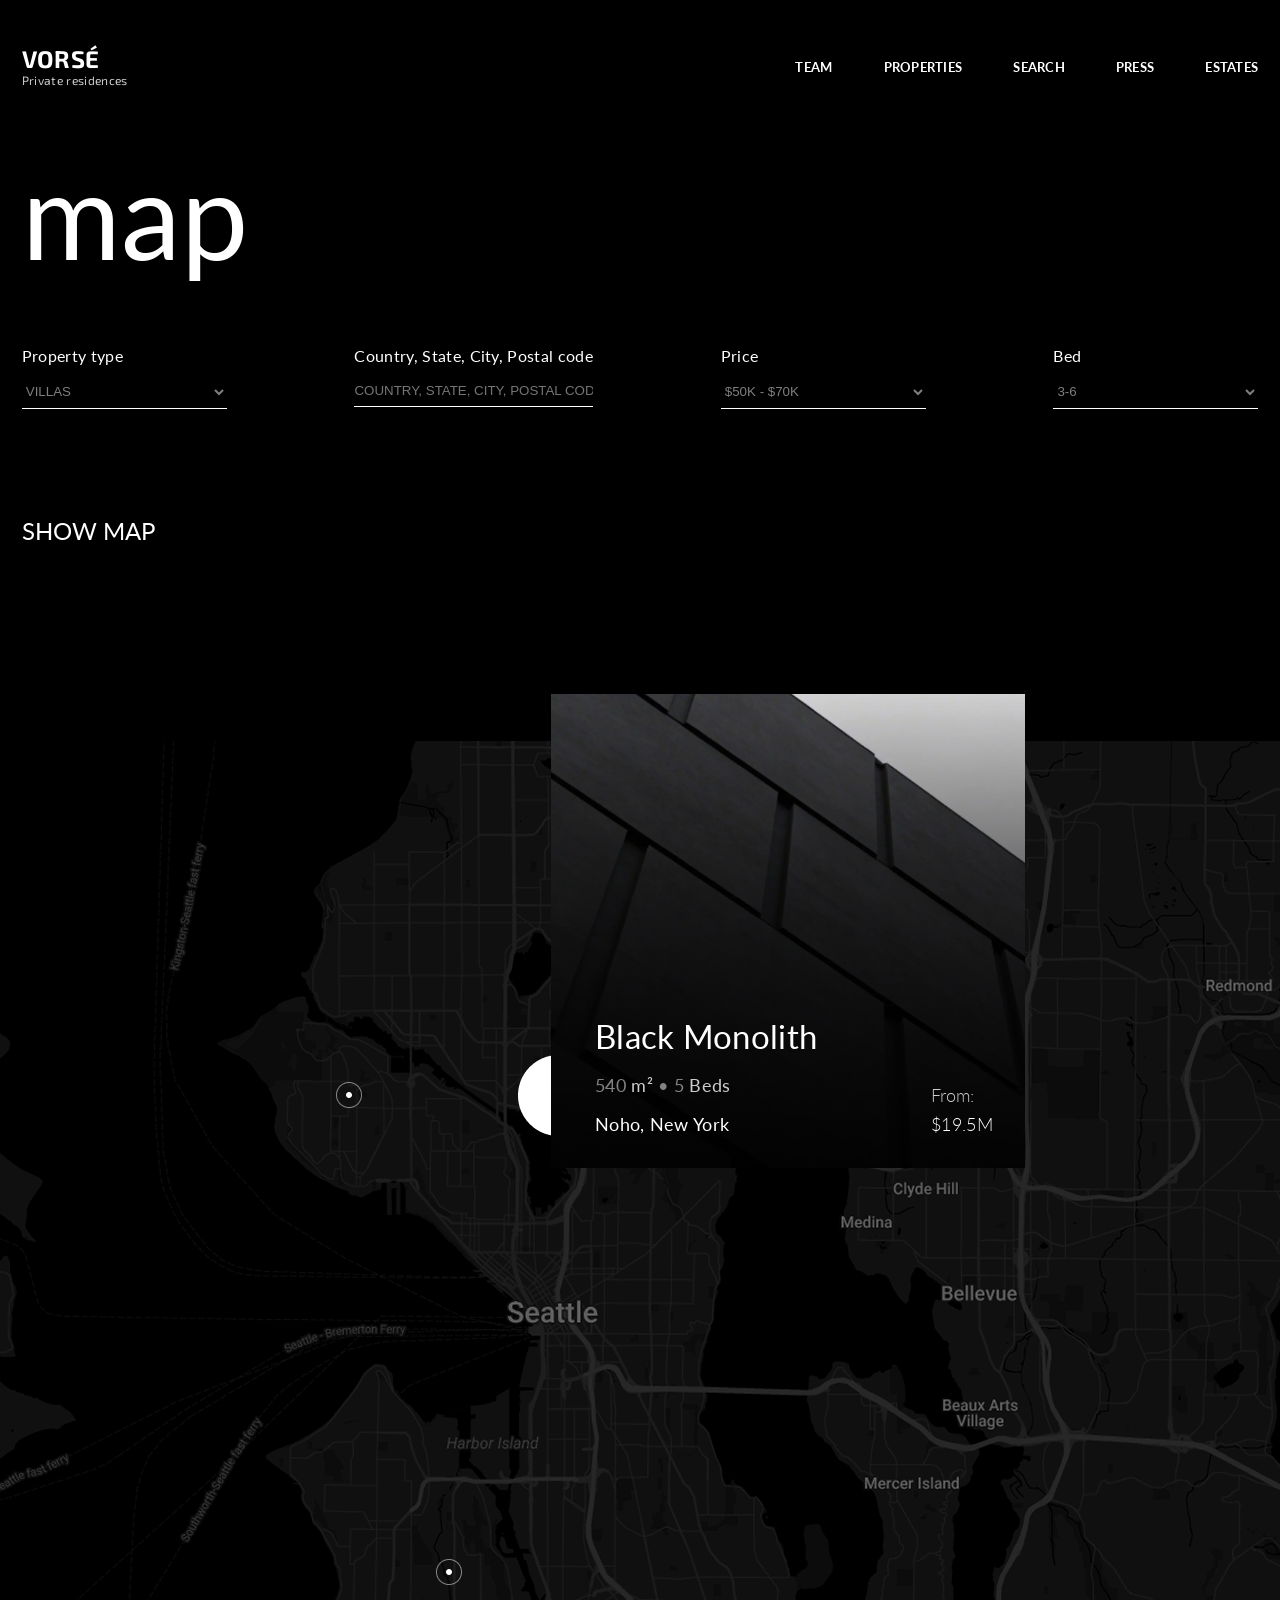
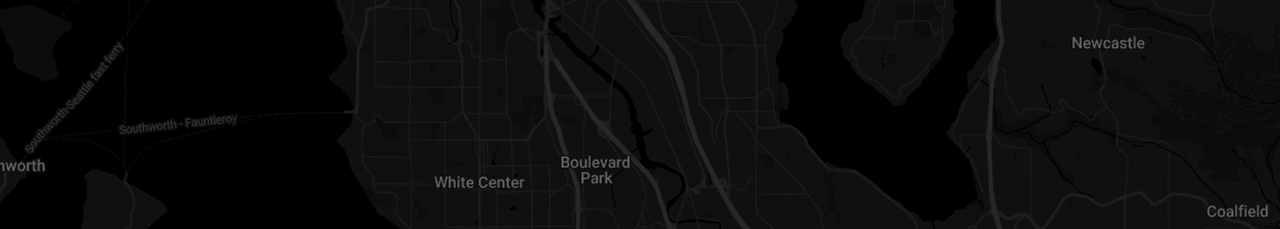
==== map.html @ 481eff27 "update" ====
<!DOCTYPE html>
<html lang="en">

<head>
    <meta charset="UTF-8">
    <meta name="viewport" content="width=device-width, initial-scale=1.0">
    <title>map</title>
    <!-- font link -->
    <link rel="preconnect" href="https://fonts.googleapis.com">
    <link rel="preconnect" href="https://fonts.gstatic.com" crossorigin>
    <link href="https://fonts.googleapis.com/css2?family=Lato:ital,wght@0,100;0,300;0,400;0,700;0,900;1,100;1,300;1,400;1,700;1,900&family=Exo+2:ital,wght@0,100..900;1,100..900&display=swap" rel="stylesheet">

    <link href="https://fonts.googleapis.com/css2?family=Exo+2:ital,wght@0,100..900;1,100..900&display=swap" rel="stylesheet">

    <!-- css link -->
    <link rel="stylesheet" href="css/reset.css">
    <link rel="stylesheet" href="css/style.css">
    <link rel="stylesheet" href="css/adaptive.css">

</head>

<body>

    <header class="header__map">
        <div class="container">
            <div class="header__content">
                <div class="header__top">
                    <a href="#" class="logo">
                        <span class="logo__main">VORSÉ</span>
                        <span class="logo__sub">Private residences</span>
                    </a>
                    <nav class="menu">


                        <ul class="menu__list">
                            <li class="menu__item "><a href="/" class="menu__link">Team</a></li>
                            <li class="menu__item"><a href="#" class="menu__link">Properties</a></li>
                            <li class="menu__item"><a href="search.html" class="menu__link">Search</a></li>
                            <li class="menu__item"><a href="#press" class="menu__link">Press</a></li>
                            <li class="menu__item"><a href="#explore" class="menu__link">estates</a></li>
                        </ul>
                    </nav>
                    <button class="burger" aria-label="Toggle menu" aria-expanded="false">
                       
                        <span class="burger__line"></span>
                        <span class="burger__line"></span>
                    </button>

                </div>
            </div>
        </div>
    </header>
    <section class="filter-map">
        <div class="container">
            <h1 class="search__title page__title">map</h1>

            <div class="filters filters__map">
                <div class="filter">
                    <label>Property type</label>
                    <select>
            <option>VILLAS</option>
            <option>APARTMENTS</option>
            <option>HOUSES</option>
        </select>
                </div>

                <div class="filter">
                    <label>Country, State, City, Postal code</label>
                    <input type="text" placeholder="COUNTRY, STATE, CITY, POSTAL CODE">
                </div>

                <div class="filter">
                    <label>Price</label>
                    <select>
            <option>$50K - $70K</option>
            <option>$70K - $100K</option>
            <option>$100K - $300K</option>
            <option>$300K+</option>
        </select>
                </div>

                <div class="filter">
                    <label>Bed</label>
                    <select>
            <option>3-6</option>
         
        </select>
                </div>
            </div>
            <button class="map-btn">SHOW MAP</button>
        </div>
    </section>

    <!-- section map -->
    <section class="map-section">
        <div class="map-section__bg">

            <div class="map-section__content">
                <div class="card-map">
                    <img src="images/residences-card-2.webp" alt="">
                    <a href="#">
                        <div class="card-map__content">

                            <h3>Black Monolith</h3>
                            <p class="card-map__meta">
                                <span class="card-map__meta-opacity-50">540</span>
                                <span class="card-map__meta-opacity-80">m²</span>
                                <span class="card-map__meta-opacity-50">• 5</span>
                                <span class="card-map__meta-opacity-80">Beds</span><br>
                                <span class="card-map__location">Noho, New York</span>
                            </p>
                            <div class="card-map__price">
                                <span class="card-map__price-opacity-80">From:</span>
                                <span>$19.5M</span>
                            </div>
                        </div>
                    </a>
                </div>
            </div>
        </div>
    </section>
---- css/style.css ----
html {
    box-sizing: border-box;
    scroll-behavior: smooth;
}

*,
*::after,
*::before {
    box-sizing: inherit;
}

ul {
    list-style: none;
}

a {
    color: inherit;
    text-decoration: none;
}

button {
    display: inline-block;
    background-color: transparent;
    border: none;
    padding: 0;
    background-color: transparent;
    font-family: inherit;
    color: inherit;
    width: 100%;
}

.input {
    font-family: inherit;
    color: inherit;
}

.input::placeholder {
    font-family: inherit;
    color: inherit;
}

body {
    background-color: #000;
    font-family: "Lato", sans-serif;
    /* font-family: "Exo 2", sans-serif; */
    font-weight: 400;
    color: #fff;
    line-height: 1.2;
    letter-spacing: 0.02em;
    overflow-x: hidden;
}

body.no-scroll {
    overflow: hidden;
}

.container {
    width: 100%;
    max-width: 1756px;
    margin: 0 auto;
    padding: 0 clamp(12px, 1.7vw, 30px);
}

.header {
    background-image: url(../images/hero-bg.jpg);
    /*заглушка в случаем если чей то браузер не поддерживает image-set */
    /* background-image: image-set( url('../images/hero-bg.avif') type('image/avif'), url('../images/hero-bg.webp') type('image/webp'), url('../images/header-bg.jpg') type('image/jpeg')); */
    background-size: cover;
    background-position: center;
    min-height: 100vh;
    margin-bottom: clamp(60px, 11vw, 193px);
}

.header__content {
    padding-bottom: clamp(24px, 4.3vw, 75px);
}

.header__top {
    padding-top: clamp(18px, 3.5vw, 61px);
    display: flex;
    justify-content: space-between;
    align-items: center;
}

.logo {
    display: flex;
    flex-direction: column;
}

.logo__main {
    font-family: "Exo 2", sans-serif;
    font-size: 24px;
    font-weight: 700;
    line-height: 1.2;
    color: #fff;
    text-transform: uppercase;
}

.logo__sub {
    font-family: "Exo 2", sans-serif;
    font-size: 12px;
    line-height: 1.1;
    color: #fff;
    opacity: 0.8;
}


/* menu */

.menu__list {
    display: flex;
    gap: clamp(28px, 4vw, 70px);
}

.menu__link {
    font-weight: 700;
    font-size: clamp(10px, 1vw, 18px);
    line-height: 1.2;
    letter-spacing: 0.02em;
    text-transform: uppercase;
    color: #fff;
    position: relative;
    transition: text-shadow 0.3s;
}


/* .menu__link:hover {
    text-shadow: 0 0 8px rgba(255, 255, 255, 0.4);
} */


/* варик подчеркивания что на макете */

.menu__link::after {
    content: "";
    position: absolute;
    left: 0;
    bottom: -7px;
    width: 100%;
    height: 1.2px;
    background-color: #fff;
    opacity: 0;
    transition: all 0.3s;
}

.menu__link:hover::after {
    opacity: 1;
}


/* header title */

.burger {
    display: none;
}


/* заголовок хиро */

.header__title {
    font-size: clamp(104px, 19vw, 349px);
    font-weight: 400;
    line-height: 0.9;
}

.header__title-1 {
    margin-left: -0.07em;
    display: block;
}

.header__title-2 {
    /* background: linear-gradient(#CACACA, #5B5B5B); */
    background: linear-gradient( to top, rgba(202, 202, 202, 0.9), rgba(91, 91, 91, 0.4));
    -webkit-background-clip: text;
    -webkit-text-fill-color: transparent;
    margin-left: clamp(10px, 20vw, 367px);
    display: block;
    margin-bottom: clamp(25px, 2.6vw, 60px);
}

.header__hero {
    /* position: relative; */
}

.header__desc {
    /* position: absolute;
    left: clamp(40px, 20.1vw, 314px);
    bottom: clamp(24px, 6.6vw, 117px); */
    margin-left: clamp(10px, 20vw, 367px);
    line-height: 1.5;
}

.header__desc-text {
    font-size: clamp(14px, 1.3vw, 24px);
}

.btn {
    line-height: 1.2;
    padding: clamp(15px, 1.8vw, 32px) clamp(20px, 3vw, 55px);
    margin-top: clamp(20px, 2.7vw, 47px);
    font-size: clamp(12px, 1vw, 24px);
    font-weight: 800;
    color: #fff;
    letter-spacing: 0.02em;
    background: transparent;
    display: inline-flex;
    align-items: center;
    justify-content: center;
    border: clamp(1px, 0.1vw, 2px) solid #fff;
    border-radius: 50px;
    transition: background-color 0.4s, color 0.4s;
    width: fit-content;
}

.btn:hover {
    background-color: #fff;
    color: #000;
    opacity: 0.8;
}


/* residences section (1) */

.section__box {
    margin-bottom: clamp(60px, 11vw, 193px);
}

.residences__header {
    display: flex;
    flex-direction: column;
    justify-content: center;
    gap: clamp(12px, 1.7vw, 30px);
}

.section__header {
    display: flex;
    flex-direction: column;
    justify-content: center;
    gap: clamp(12px, 1.7vw, 30px);
    margin-bottom: clamp(60px, 9vw, 160px);
}

.section__number {
    font-size: clamp(40px, 8vw, 150px);
    font-weight: 300;
    font-style: italic;
    line-height: 0.62;
    letter-spacing: 0.02em;
    opacity: 0.2;
    display: block;
    margin-bottom: clamp(12px, 1.5vw, 27px);
}

.section__title {
    font-size: clamp(40px, 8vw, 150px);
    font-weight: 400;
    line-height: 0.62;
    letter-spacing: 0.02em;
}


/* делаем сетку */

.residences__grid {
    display: grid;
    grid-template-columns: 1.4fr 1fr;
    gap: clamp(20px, 4vw, 85px);
    margin-top: clamp(-80px, -3.7vw, -48px);
}

.card__first {
    grid-row: span 2;
    min-height: clamp(400px, 56vw, 982px);
    margin-top: clamp(80px, 23vw, 420px);
}

.card {
    position: relative;
    overflow: hidden;
}


/* картинка занимает всю область карточки 
с сохранением пропорций */

.card img {
    width: 100%;
    height: 100%;
    line-height: 0;
}


/* позыционируем конетент относительно card и смещаем весь контент вниз */

.card__content {
    position: absolute;
    top: 0;
    right: 0;
    bottom: 0;
    left: 0;
    padding: clamp(16px, 2.5vw, 44px) clamp(16px, 3.4vw, 60px);
    display: flex;
    flex-direction: column;
    justify-content: flex-end;
    background: linear-gradient( to top, rgba(0, 0, 0, 0.7), rgba(0, 0, 0, 0.1));
}


/* а теперь лейбл возвращаем наверх */

.card__label {
    font-size: clamp(10px, 1.5vw, 27px);
    letter-spacing: 1em;
    text-transform: uppercase;
    opacity: 0.7;
    margin-bottom: auto;
    color: #000;
}

.card h3 {
    font-size: clamp(20px, 2.6vw, 46px);
    margin-bottom: clamp(10px, 1.4vw, 19px);
    font-weight: 400;
}

.card__meta {
    font-size: clamp(14px, 1.6vw, 18px);
}

.card__meta-opacity-50 {
    opacity: 0.5;
}

.card__meta-opacity-80 {
    opacity: 0.8;
}

.card__location {
    font-weight: 400;
    display: inline-block;
    margin-top: clamp(10px, 1.4vw, 19px);
}

.card__price {
    display: flex;
    flex-direction: column;
    gap: 8px;
    position: absolute;
    right: clamp(18px, 2.5vw, 44px);
    font-size: clamp(13px, 1.4vw, 18px);
    font-weight: 300;
}

.card__price-opacity-80 {
    font-size: 18px;
    opacity: 0.8;
}


/* ховер для карточки, только для устройств поддерживающих hover */

@media (hover: hover) and (pointer: fine) {
    .card img {
        transition: transform 0.9s ease;
    }
    .card:hover img {
        transform: scale(1.05);
    }
}

.card__content {
    transition: background 0.4s ease;
}

.card:hover .card__content {
    background: linear-gradient( to top, rgba(0, 0, 0, 0.85), rgba(0, 0, 0, 0.2));
}


/* Explore section (2)*/

.prop-list {
    position: relative;
    /* z-index: 2; */
}

.prop-item {
    display: flex;
    align-items: center;
    gap: clamp(50px, 17vw, 240px);
    padding: clamp(40px, 5vw, 120px) 0 clamp(24px, 2.5vw, 70px);
    border-bottom: 1px solid rgba(255, 255, 255, 0.1);
    cursor: pointer;
    transition: opacity 0.3s ease, filter 0.3s ease;
}

.prop-item:first-child {
    border-top: 1px solid rgba(255, 255, 255, 0.08);
}

.prop-num {
    font-size: clamp(15px, 1.2vw, 24px);
    color: rgba(255, 255, 255, 0.25);
    font-weight: 400;
}

.prop-text {
    font-size: clamp(30px, 5.9vw, 104px);
    font-weight: 400;
    color: #404040;
    flex: 1;
    transition: transform 0.4s ease, color 0.3s ease;
}

.see-more {
    display: flex;
    align-items: center;
    gap: clamp(12px, 1.2vw, 22px);
    opacity: 0;
    transform: translateX(-10px);
    transition: opacity 0.3s ease, transform 0.3s ease;
    flex-shrink: 0;
}

.see-more span {
    font-size: clamp(15px, 1.4vw, 24px);
    font-weight: 400;
    color: #fff;
    text-transform: uppercase;
}

.see-more svg {
    width: clamp(60px, 8.4vw, 149px);
    height: clamp(15px, 1.4vw, 24px);
    stroke: #fff;
}

.prop-list--hovered .prop-item {
    opacity: 0.4;
}

.prop-list--hovered .prop-item--hovered {
    opacity: 1;
    border-bottom-color: rgba(255, 255, 255, 0.5);
}

.prop-item--hovered .prop-text {
    color: #fff;
    transform: scale(1.08);
}

.prop-item--hovered .see-more {
    opacity: 1;
    transform: translateX(0);
}


/* для устройств поддерживающих hover */

.prop-preview {
    position: fixed;
    top: 0;
    left: 0;
    pointer-events: none;
    z-index: 100;
    opacity: 0;
    transition: opacity 0.25s ease;
    will-change: transform;
}


/* адаптация для тач устройств */

@media (hover: none) and (pointer: coarse) {
    .prop-preview {
        left: 50%;
        top: 50%;
        transform: translate(-50%, -50%);
    }
}

.prop-preview__inner {
    width: clamp(120px, 16vw, 288px);
    height: clamp(300px, 38vw, 676px);
}

.prop-preview__inner img {
    width: 100%;
    height: 100%;
    object-fit: cover;
    /* display: block; */
}


/* section story (3)*/

.story__video {
    background: url(../images/story-bg.jpg);
    background-size: cover;
    background-position: center;
    background-repeat: no-repeat;
    width: 100%;
    height: clamp(350px, 45vw, 804px);
    margin-bottom: clamp(40px, 7vw, 125px);
}

.story__inner {
    display: flex;
    justify-content: flex-end;
}

.story__desc {
    max-width: clamp(150px, 17.5vw, 310px);
    display: inline-block;
}


/* section press (4) */


/* line */

.line {
    border-top: 2px solid #D9D9D9;
    border-bottom: 2px solid #D9D9D9;
    overflow: hidden;
    padding: clamp(40px, 6.2vw, 110px) 0 clamp(40px, 6.2vw, 110px);
}

.line__item {
    margin-right: clamp(40px, 5.3vw, 94px);
}

.line__item svg {
    height: clamp(25px, 3vw, 54px);
    /* единый размер для всех */
    width: auto;
    display: block;
}

.line__dot {
    margin-right: clamp(40px, 5.3vw, 94px);
}

.line__track {
    display: flex;
    width: max-content;
    animation: line-scroll 35s linear infinite;
    will-change: transform;
}

.line__group {
    display: flex;
    align-items: center;
}

.line__dot {
    width: clamp(8px, 0.7vw, 15px);
    height: clamp(8px, 0.7vw, 15px);
    border-radius: 50%;
    background: #fff;
}

@keyframes line-scroll {
    0% {
        transform: translateX(0);
    }
    100% {
        transform: translateX(-50%);
    }
}


/* cards */

.cards {
    overflow: hidden;
    border-bottom: 2px solid #fff;
}

.cards__scroll {
    display: flex;
    width: max-content;
}

.card__scroll {
    width: 50vw;
    border-right: 2px solid #fff;
    padding: clamp(35px, 4.7vw, 84px) clamp(30px, 4.4vw, 79px) clamp(35px, 4.7vw, 84px);
    height: clamp(300px, 45vw, 965px);
    display: flex;
    flex-direction: column;
    justify-content: space-between;
    transition: background 0.3s ease;
}

.card__scroll:first-child {
    /* border-right: none; */
}

.card:hover {
    background: rgba(255, 255, 255, 0.03);
}

.card__source {
    font-size: 16px;
    color: #fff;
    opacity: 0.25;
    letter-spacing: 0.2em;
    text-transform: uppercase;
}

.card__body {
    display: flex;
    flex-direction: column;
    justify-content: flex-end;
}

.card__title {
    font-size: clamp(45px, 5.9vw, 104px);
    font-weight: 400;
    color: #fff;
    margin-bottom: clamp(25px, 2.8vw, 50px);
}

.card__desc {
    font-size: clamp(14px, 1.3vw, 24px);
    font-weight: 600;
    color: #fff;
    opacity: 0.5;
}

.card__date {
    font-size: 16px;
    color: #fff;
    opacity: 0.5;
    letter-spacing: 0.05em;
}


/* contact */

.contact {
    width: 100%;
    background: #E8E8E8;
    padding: clamp(40px, 4vw, 73px) 15px clamp(120px, 13.7vw, 241px);
    position: relative;
    overflow: hidden;
}

.contact__title {
    font-size: clamp(64px, 9vw, 130px);
    font-weight: 400;
    letter-spacing: -0.03em;
    line-height: 0.9;
    color: #000;
    margin-bottom: 64px;
}

.contact__number {
    color: #000;
    font-size: clamp(40px, 8vw, 150px);
    font-weight: 300;
    font-style: italic;
    line-height: 0.62;
    letter-spacing: 0.02em;
    opacity: 0.25;
    display: block;
    margin-bottom: clamp(12px, 1.5vw, 27px);
}


/* черные края */

.contact::before,
.contact::after {
    content: "";
    position: absolute;
    top: 0;
    bottom: 0;
    width: 1vw;
    background: #000;
    z-index: 0;
}

.contact::before {
    left: 0;
}

.contact::after {
    right: 0;
}

.contact__inner {
    padding-right: 15px;
    display: grid;
    grid-template-columns: 1fr 1fr clamp(40px, 5vw, 90px);
    gap: clamp(40px, 15vw, 280px);
    align-items: start;
}


/* left */

.contact__left {
    display: flex;
    flex-direction: column;
    gap: clamp(40px, 5.6vw, 100px);
    padding-top: 4px;
}

.contact__info-block {
    display: flex;
    flex-direction: column;
    gap: clamp(3px, 0.4vw, 7px);
}

.contact__info-label {
    font-size: 16px;
    font-weight: 400;
    color: #000;
    letter-spacing: 0.04em;
}

.contact__info-value {
    font-size: 16px;
    color: #000;
}

.contact__info-value-addess {
    font-size: 16px;
    color: #000;
    text-transform: uppercase;
    font-style: normal;
}

.contact__socials {
    display: flex;
    flex-direction: column;
    gap: clamp(20px, 3.3vw, 58px);
    margin-top: clamp(7px, 0.9vw, 16px);
}

.contact__social {
    position: relative;
    display: inline-block;
    font-size: clamp(22px, 2.6vw, 46px);
    font-weight: 400;
    color: #000;
    opacity: 0.7;
    width: fit-content;
    transition: all 0.3s ease;
}

.contact__social::after {
    content: "";
    position: absolute;
    left: 0;
    bottom: -3px;
    opacity: 0;
    width: 100%;
    height: 2px;
    background: #000;
}

.contact__social:hover {
    opacity: 1;
}

.contact__social:hover::after {
    opacity: 1;
}


/* form */

.contact__form-wrap {
    padding-top: 4px;
}

.contact__form {
    display: flex;
    flex-direction: column;
    /* gap: clamp(30px, 3.8vw, 68px); */
}

.form-row {
    display: grid;
    grid-template-columns: 1fr 1fr;
    gap: clamp(30px, 4.4vw, 78px);
    margin-bottom: clamp(25px, 3.7vw, 66px);
}

.form-row--full {
    grid-template-columns: 1fr;
    margin-bottom: clamp(30px, 4.5vw, 80px);
}

.form-field {
    display: flex;
    flex-direction: column;
    gap: clamp(7px, 0.7vw, 14px);
}

.form-label {
    font-size: 16px;
    font-weight: 400;
    color: #000;
}

.form-input {
    background: transparent;
    border: none;
    border-bottom: 2px solid #000;
    padding: clamp(3px, 0.4vw, 6px) 0;
    font-size: 16px;
    font-weight: 400;
    color: #000;
    font-family: inherit;
    text-transform: uppercase;
    outline: none;
    transition: border-color 0.2s ease;
    width: 100%;
}

.form-input::placeholder {
    color: #000;
    opacity: 0.5;
}

.form-textarea {
    resize: none;
    height: clamp(50px, 6.2vw, 110px);
}


/* чекбокс */

.form-checkbox {
    display: flex;
    align-items: flex-start;
    gap: 16px;
    cursor: pointer;
    /* авы */
    margin-top: -20px;
}

.form-checkbox__input {
    display: none;
}


/* Внешний квадрат */

.form-checkbox__box {
    width: 22px;
    height: 22px;
    border: 2px solid #000;
    position: relative;
    flex-shrink: 0;
}

.form-checkbox__box::after {
    content: "";
    position: absolute;
    inset: 2px;
    /* одинаково со всех сторон */
    background: #000;
}

.form-checkbox__input:not(:checked)+.form-checkbox__box::after {
    opacity: 0;
}

.form-checkbox__input:checked+.form-checkbox__box::after {
    opacity: 1;
}

.form-checkbox__text {
    font-size: 16px;
    color: #000;
}

.link {
    position: relative;
}

.link::after {
    content: "";
    position: absolute;
    left: 0;
    bottom: clamp(-2px, -0.11vw, -4px);
    width: 100%;
    height: 1px;
    background: currentColor;
}

.form-submit {
    display: inline-flex;
    align-items: center;
    justify-content: center;
    /* padding: 33px 58px; */
    padding: clamp(15px, 1.9vw, 33px) clamp(29px, 3.3vw, 58px);
    border: clamp(1px, 0.1vw, 2px) solid #000;
    border-radius: 50px;
    background: transparent;
    font-size: clamp(12px, 1.36vw, 24px);
    font-weight: 800;
    color: #000;
    font-family: inherit;
    cursor: pointer;
    letter-spacing: 0.02em;
    transition: background 0.4s, color 0.4s;
    width: fit-content;
}

.form-submit:hover {
    background: #000;
    color: #e8e6e1;
}


/* copy */

.contact__copy span {
    font-size: clamp(48px, 5.9vw, 104px);
    font-weight: 400;
    color: #000;
    writing-mode: vertical-rl;
    /* transform: rotate(180deg); */
    white-space: nowrap;
}


/* footer */

.footer {
    padding-bottom: clamp(80px, 10.5vw, 186px);
}

.footer__inner {
    display: grid;
    grid-template-columns: 1fr 1fr;
    gap: clamp(10px, 1.1vw, 20px);
}

.footer__menu-list {
    display: flex;
    flex-direction: column;
    gap: clamp(10px, 1.1vw, 20px);
}

.footer__link {
    font-size: 16px;
    color: #fff;
    opacity: 0.7;
    position: relative;
    transition: opacity 0.3s ease;
}

.footer__link::after {
    content: "";
    position: absolute;
    left: 0;
    bottom: -5px;
    background-color: #fff;
    height: 1px;
    width: 100%;
    opacity: 0.7;
}

.footer__link:hover {
    opacity: 1;
}


/* <!-- для логики на секцию explore для мобильных  (bottom sheet) --> */

.bottom-sheet {
    position: fixed;
    inset: 0;
    pointer-events: none;
    z-index: 999;
}

.bottom-sheet__overlay {
    position: absolute;
    inset: 0;
    background: rgba(0, 0, 0, 0.6);
    opacity: 0;
    transition: 0.3s ease;
}

.bottom-sheet__content {
    position: absolute;
    left: 0;
    right: 0;
    bottom: 0;
    background: #111;
    border-radius: 24px 24px 0 0;
    transform: translateY(100%);
    transition: transform 0.35s ease;
    padding: 16px;
}

.bottom-sheet__handle {
    width: 40px;
    height: 4px;
    background: #444;
    border-radius: 999px;
    margin: 0 auto 12px;
}

.bottom-sheet__image {
    width: 100%;
    height: 320px;
    overflow: hidden;
}

.bottom-sheet__image img {
    width: 100%;
    height: 100%;
    object-fit: cover;
}

.bottom-sheet.open {
    pointer-events: auto;
}

.bottom-sheet.open .bottom-sheet__overlay {
    opacity: 1;
}

.bottom-sheet.open .bottom-sheet__content {
    transform: translateY(0);
}


/* для планшетов (fixed preview right) */

@media (min-width: 768px) and (max-width: 1024px) {
    .prop-preview {
        position: fixed;
        right: 20px;
        top: 50%;
        transform: translateY(-50%);
        opacity: 0;
        pointer-events: none;
        transition: opacity 0.3s ease;
    }
    .prop-preview__inner {
        width: 260px;
        height: 420px;
    }
    .prop-list--hovered+.prop-preview {
        opacity: 1;
    }
}


/* Страница search */


/* фильтры */

.filters {
    display: flex;
    justify-content: space-between;
    gap: 75px;
    flex-wrap: wrap;
    margin-bottom: 87px;
}

option {
    background-color: #111;
    color: #fff;
}

.filter {
    display: flex;
    flex-direction: column;
    min-width: clamp(200px, 16vw, 290px);
}

.filter label {
    font-size: 16px;
    color: #fff;
    margin-bottom: 10px;
}

.filter input,
.filter select {
    background: transparent;
    border: none;
    border-bottom: 1px solid #fff;
    /* font-size: 16px; */
    color: #7F7F7F;
    padding: 8px 0px;
}

.map-btn {
    background: none;
    border: none;
    color: #fff;
    margin-top: 20px;
    cursor: pointer;
    width: auto;
    font-size: 24px;
    text-transform: uppercase;
    margin-bottom: 60px;
}

.card img {
    width: 100%;
    display: block;
}

.page__title {
    color: #fff;
    font-size: 120px;
    font-weight: 400;
    margin-bottom: 60px;
}


/* карточки на странице search */

.card-search {
    position: relative;
    overflow: hidden;
}


/* картинка занимает всю область карточки 
с сохранением пропорций */

.card-search img {
    width: 100%;
    height: 100%;
    object-fit: cover;
}


/* позыционируем конетент относительно card и смещаем весь контент вниз */

.card-search__content {
    position: absolute;
    top: 0;
    right: 0;
    bottom: 0;
    left: 0;
    padding: clamp(16px, 2.5vw, 44px) clamp(16px, 3.4vw, 60px);
    display: flex;
    flex-direction: column;
    justify-content: flex-end;
    background: linear-gradient( to top, rgba(0, 0, 0, 0.7), rgba(0, 0, 0, 0.1));
}

.card-search h3 {
    font-size: clamp(20px, 2.6vw, 46px);
    margin-bottom: clamp(10px, 1.4vw, 19px);
    font-weight: 400;
}

.card-search__meta {
    font-size: clamp(14px, 1.6vw, 18px);
}

.card-search__meta-opacity-50 {
    opacity: 0.5;
}

.card-search__meta-opacity-80 {
    opacity: 0.8;
}

.card-search__location {
    font-weight: 400;
    display: inline-block;
    margin-top: clamp(10px, 1.4vw, 19px);
}

.card__price-search {
    display: flex;
    flex-direction: column;
    gap: 8px;
    position: absolute;
    right: clamp(18px, 2.5vw, 44px);
    top: clamp(18px, 2.5vw, 44px);
    /* font-size: clamp(13px, 1.4vw, 18px); */
    font-weight: 300;
}

.card-search__price-opacity-80 {
    opacity: 0.8;
}


/* ховер для карточки, только для устройств поддерживающих hover */

@media (hover: hover) and (pointer: fine) {
    .card-search img {
        transition: transform 0.9s ease;
    }
    .card-search:hover img {
        transform: scale(1.05);
    }
}

.card-search__content {
    transition: background 0.4s ease;
}

.card-search:hover .card-search__content {
    background: linear-gradient( to top, rgba(0, 0, 0, 0.85), rgba(0, 0, 0, 0.2));
}

.properties__inner {
    display: grid;
    grid-template-columns: 0.8fr 1.2fr;
    gap: clamp(40px, 7vw, 128px);
    margin-bottom: clamp(100px, 16vw, 290px);
}

.properties__inner-two {
    display: grid;
    grid-template-columns: 1.2fr 0.8fr;
    gap: clamp(40px, 7vw, 128px);
    margin-bottom: clamp(100px, 16vw, 290px);
}

.properties__inner-three {
    display: grid;
    grid-template-columns: 0.8fr 1.2fr;
    gap: clamp(40px, 7vw, 128px);
    margin-bottom: clamp(100px, 25vw, 380px);
}

.card-search--1 {
    transform: translateY(100px);
}

.card-search--3 {
    transform: translateY(100px);
}

.card-search--5 {
    transform: translateY(100px);
}


/* page map */

.filter-map {
    margin-bottom: 136px;
}

.map-section {
    position: relative;
}

.map-section__bg {
    background: url('../images/map.png') center / cover no-repeat;
    width: 100%;
    height: 1088px;
}

.map-section__content {
    position: absolute;
    right: 255px;
    top: -47px;
}

.card-map {
    position: relative;
    overflow: hidden;
    width: clamp(300px, 37vw, 655px);
    height: clamp(300px, 37vw, 655px);
}


/* картинка занимает всю область карточки 
с сохранением пропорций */

.card-map img {
    width: 100%;
    height: 100%;
    line-height: 0;
}


/* позыционируем конетент относительно card и смещаем весь контент вниз */

.card-map__content {
    position: absolute;
    top: 0;
    right: 0;
    bottom: 0;
    left: 0;
    padding: clamp(16px, 2.5vw, 44px) clamp(16px, 3.4vw, 60px);
    display: flex;
    flex-direction: column;
    justify-content: flex-end;
    background: linear-gradient( to top, rgba(0, 0, 0, 0.7), rgba(0, 0, 0, 0.1));
}


/* а теперь лейбл возвращаем наверх */

.card-map__label {
    font-size: clamp(10px, 1.5vw, 27px);
    letter-spacing: 1em;
    text-transform: uppercase;
    opacity: 0.7;
    margin-bottom: auto;
    color: #000;
}

.card-map h3 {
    font-size: clamp(20px, 2.6vw, 46px);
    margin-bottom: clamp(10px, 1.4vw, 19px);
    font-weight: 400;
}

.card-map__meta {
    font-size: clamp(14px, 1.6vw, 18px);
}

.card-map__meta-opacity-50 {
    opacity: 0.5;
}

.card-map__meta-opacity-80 {
    opacity: 0.8;
}

.card-map__location {
    font-weight: 400;
    display: inline-block;
    margin-top: clamp(10px, 1.4vw, 19px);
}

.card-map__price {
    display: flex;
    flex-direction: column;
    gap: 8px;
    position: absolute;
    right: clamp(18px, 2.5vw, 44px);
    font-size: clamp(13px, 1.4vw, 18px);
    font-weight: 300;
}

.card-map__price-opacity-80 {
    font-size: 18px;
    opacity: 0.8;
}
---- css/adaptive.css ----
/* 
@media (max-width: 1024px) {} */

@media (max-width: 1024px) {
    .header__content {
        padding-bottom: 224px;
    }
    /* бургер-меню */
    .burger {
        display: flex;
        flex-direction: column;
        justify-content: center;
        cursor: pointer;
        z-index: 1001;
    }
    .menu {
        position: fixed;
        top: 0;
        right: -100%;
        width: 70%;
        height: 100vh;
        background: #000;
        display: flex;
        align-items: center;
        justify-content: center;
        z-index: 1000;
        transition: right 0.4s ease;
    }
    .menu.is-open {
        right: 0;
    }
    .menu__list {
        flex-direction: column;
        gap: 40px;
        text-align: center;
    }
    .menu__link {
        font-size: 24px;
    }
    /* бургер */
    .burger {
        display: block;
        position: relative;
        width: 42px;
        height: 12px;
    }
    .burger__line {
        position: absolute;
        left: 0;
        width: 100%;
        height: 2px;
        background: #fff;
        transition: .3s ease;
    }
    .burger__line:nth-child(1) {
        top: 0;
    }
    .burger__line:nth-child(2) {
        bottom: 0;
    }
    .burger.is-active .burger__line:nth-child(1) {
        top: 50%;
        transform: translateY(-50%) rotate(45deg);
    }
    .burger.is-active .burger__line:nth-child(2) {
        top: 50%;
        transform: translateY(-50%) rotate(-45deg);
    }
    /* residences (секция 1) */
    .residences__grid {
        display: flex;
        overflow-x: auto;
        gap: 40px;
        scroll-snap-type: x mandatory;
        -webkit-overflow-scrolling: touch;
        /* padding: 0 16px; */
        margin-top: 0;
        scrollbar-width: none;
        -ms-overflow-style: none;
        position: relative;
    }
    .residences__grid::-webkit-scrollbar {
        display: none;
        /* Chrome / Safari */
    }
    /* затемненые края скрол контейнера*/
    /* .residences__grid::after {
        content: "";
        position: absolute;
        top: 0;
        bottom: 0;
        width: 91px;
        z-index: 5;
        pointer-events: none;
    }
    .residences__grid::after {
        right: 0;
        background: linear-gradient( to left, rgba(0, 0, 0, 0.75), rgba(0, 0, 0, 0));
    } */
    /* карточки */
    .card {
        flex: 0 0 64vw;
        height: 552px;
        scroll-snap-align: start;
    }
    .card__first {
        grid-row: unset;
        min-height: auto;
        margin-top: 0;
    }
    .residences__header {
        margin-bottom: 137px;
    }
    /* секцыя explore (2)*/
    .see-more {
        display: none;
    }
    /* секцыя press (горизонтальный скролл карточек)
     делаем его нативным на планшетах */
    .cards {
        overflow-x: auto;
        overflow-y: hidden;
        scroll-snap-type: x mandatory;
        -webkit-overflow-scrolling: touch;
        /* отключаем видимость скроллбара */
        scrollbar-width: none;
        /* Firefox */
        -ms-overflow-style: none;
        /* IE/Edge старый */
    }
    .cards::-webkit-scrollbar {
        display: none;
        /* Chrome / Safari */
    }
    .cards__scroll {
        transform: none !important;
        display: flex;
    }
    .card__scroll {
        width: 100vw;
        scroll-snap-align: start;
    }
    .card__scroll:first-child {
        border-right: none;
    }
    /* секцыя contact (5) */
    .contact {
        /* padding: clamp(70px, 7vw, 73px) 0 clamp(120px, 13.7vw, 241px); */
    }
    .contact__socials {
        display: none;
    }
    .story__inner {
        /* justify-content: flex-end; */
    }
    .contact__inner {
        display: grid;
        grid-template-columns: 1fr;
        position: relative;
    }
    .contact__left {
        flex-direction: row;
        gap: 40px;
        margin-bottom: 70px;
    }
    .contact__info-block {
        /* flex: 1; */
        width: 100%;
    }
    .contact__info-block:nth-child(1) {
        order: 2;
        margin-right: 87px;
    }
    .contact__info-block:nth-child(2) {
        order: 1;
    }
    .contact::before,
    .contact::after {
        display: none;
    }
    .form-checkbox {
        margin-top: 12px;
    }
    .contact {
        padding: clamp(70px, 7vw, 73px) 0 clamp(120px, 13.7vw, 241px);
    }
    .contact__title {
        margin-bottom: 0;
    }
    .contact__form-wrap {
        padding-top: 0;
        width: 90%;
    }
    .contact__copy {
        position: absolute;
        right: 0;
        top: 0;
        /* font-size: 50px; */
    }
    /* page search */
    .filters {
        display: grid;
        grid-template-columns: 0.8fr 1.2fr;
        gap: 60px 38px;
    }
    .filter:last-child {
        max-width: 367px;
    }
    .map-btn {
        display: block;
        margin-left: auto;
        font-size: 16px;
        margin-top: -104px;
    }
    .properties__inner {
        grid-template-columns: 0.8fr 1.2fr;
        gap: 40px;
        margin-top: 242px;
        margin-bottom: 350px;
    }
    .card-search--1 {
        transform: none;
    }
    .card-search--2 {
        transform: translateY(250px);
    }
    .properties__inner-two {
        grid-template-columns: 1.2fr 0.8fr;
        gap: 40px;
        margin-bottom: 350px;
    }
    .card-search--3 {
        transform: translateY(250px);
    }
    .properties__inner-three {
        gap: 40px;
        margin-bottom: 350px;
    }
    .card-search--6 {
        transform: translateY(250px);
    }
    /* page map */
    .filter-map {
        margin-bottom: 168px;
    }
}

@media (max-width: 856px) {
    .map-btn {
        margin-top: 20px;
        margin-left: 0;
    }
    .filter:last-child {
        max-width: none;
    }
    .filters {
        margin-bottom: 0;
    }
}

@media (max-width: 768px) {
    .contact__copy {
        display: none;
    }
    .contact__form-wrap {
        width: 100%;
    }
    /* page search */
    .filters {
        grid-template-columns: 1fr;
    }
    .properties__inner {
        grid-template-columns: 1fr 1fr;
        grid-template-rows: 200px 200px;
        gap: 40px;
        margin-bottom: 100px;
    }
    .card-search__price {
        top: 12px;
    }
    .card-search--1 {
        grid-row: 1/3;
    }
    .card-search--2 {
        transform: none;
    }
    .card-search--2 {
        grid-row: 2/3;
    }
    .properties__inner-two {
        grid-template-columns: 1fr 1fr;
        grid-template-rows: 200px 200px;
        gap: 40px;
        margin-bottom: 100px;
    }
    .card-search--3 {
        transform: none;
        grid-row: 1/2;
    }
    .card-search--4 {
        transform: none;
        grid-row: 1/3;
    }
    .properties__inner-three {
        display: none;
    }
    /* page map */
    .map-section__content {
        display: none;
    }
    .map-section__bg {
        background-position: 99%;
    }
}

@media (max-width: 584px) {
    .header {
        min-height: 100svh;
        margin-bottom: 100px;
    }
    .residences__header {
        margin-bottom: 85px;
    }
    .section__box {
        margin-bottom: 100px;
    }
    .residences__grid {
        gap: 23px;
    }
    .header__content {
        padding-bottom: 228px;
    }
    .header__title {
        margin-top: 104px;
        font-size: clamp(40px, 18vw, 110px);
    }
    .header__title-2 {
        margin-left: 0;
    }
    .header__desc {
        margin-left: 0;
    }
    .story__desc {
        margin-left: 0;
        width: 100%;
    }
    .contact__form-wrap {
        width: 100%;
    }
    .contact__left {
        flex-direction: column;
        gap: 54px;
    }
    .form-row {
        display: flex;
        flex-direction: column;
        gap: 40px;
    }
    /* page map */
    .filter-map {
        margin-bottom: 100px;
    }
    .filters__map {
        display: none;
    }
    .page__title {
        margin-bottom: auto;
    }
    .map-btn {
        margin-top: auto;
        padding-left: 11px;
    }
    .header__map {
        height: 100px;
    }
    .header__search {
        height: 100px;
    }
}
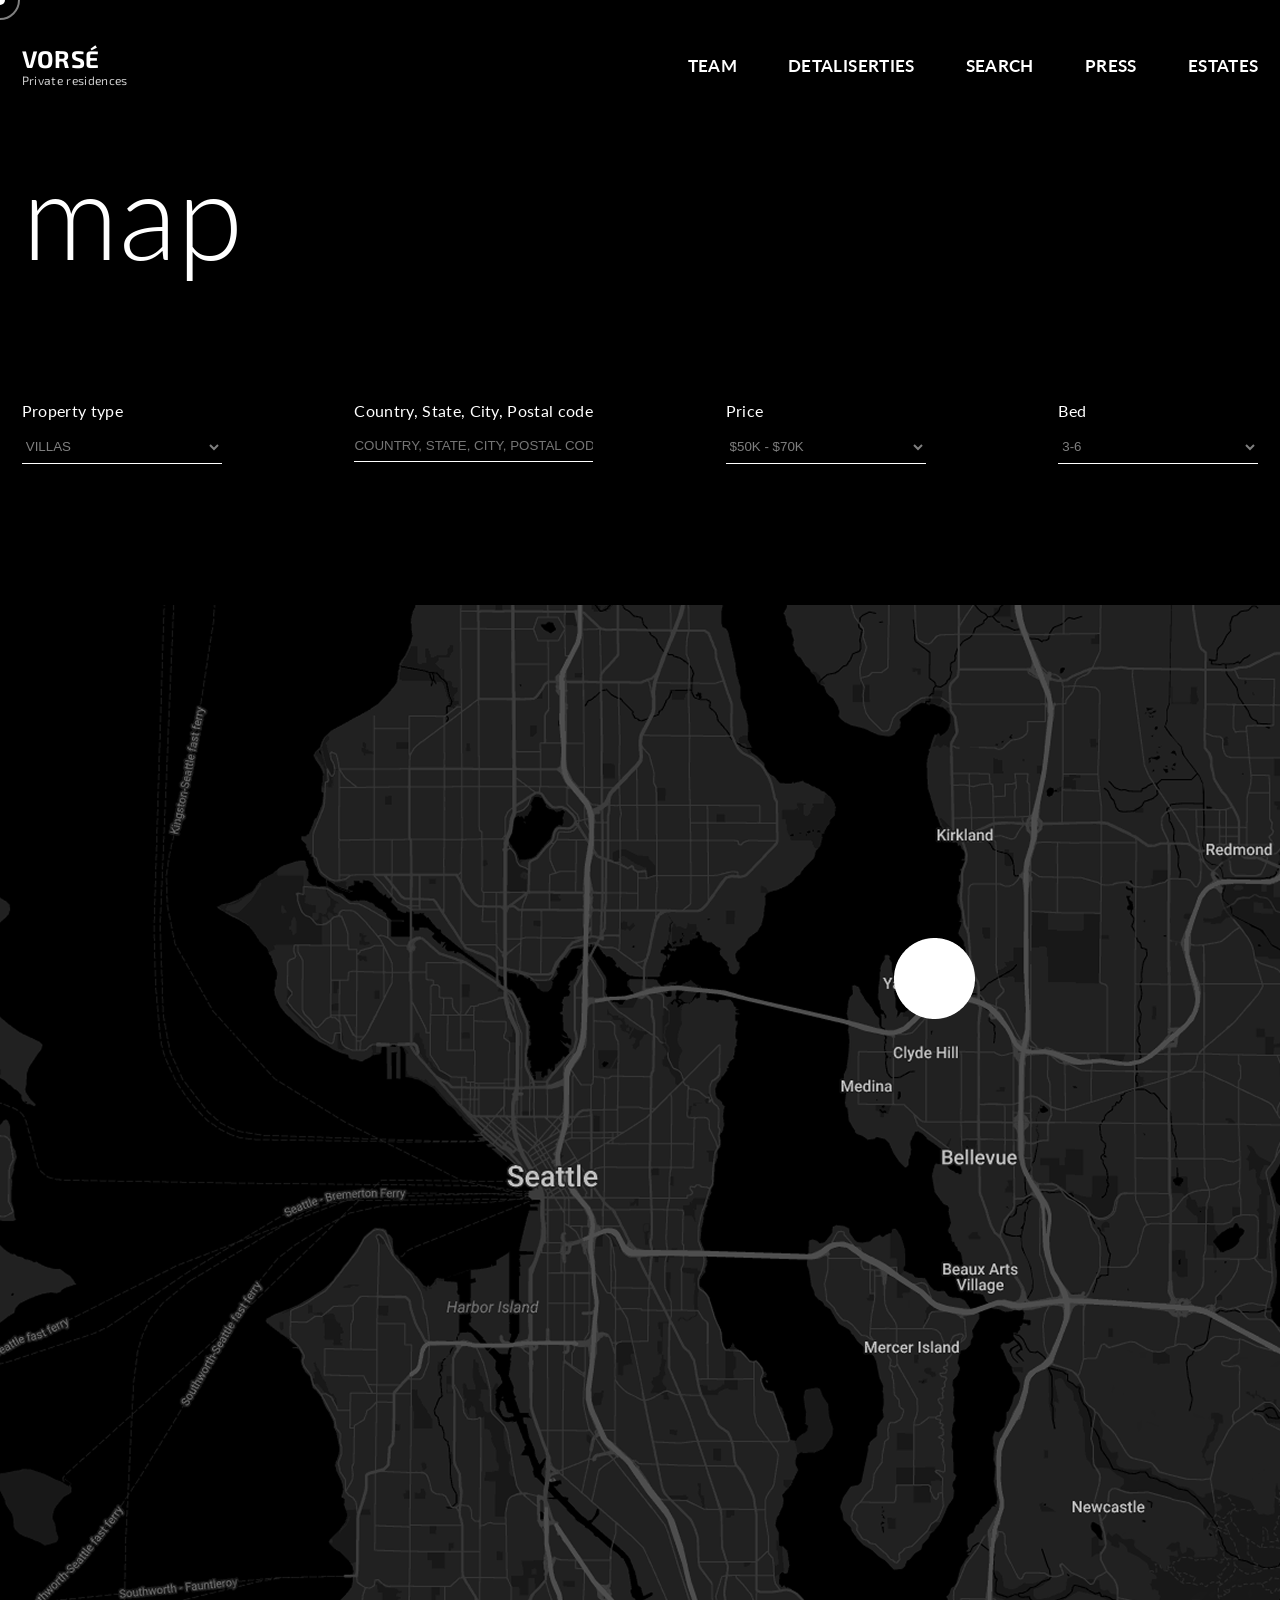
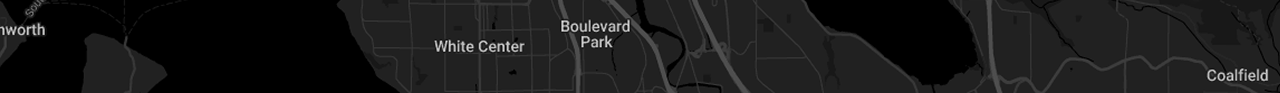
==== commit 7c5cb92c: "update" ====
--- a/map.html
+++ b/map.html
@@ -20,6 +20,11 @@
 </head>
 
 <body>
+    <div class="cursor">
+        <img class="cursor__play" src="images/play.svg" alt="">
+    </div>
+
+    <div class="cursor-trail"></div>
 
     <header class="header__map">
         <div class="container">
@@ -33,11 +38,11 @@
 
 
                         <ul class="menu__list">
-                            <li class="menu__item "><a href="/" class="menu__link">Team</a></li>
-                            <li class="menu__item"><a href="#" class="menu__link">Properties</a></li>
-                            <li class="menu__item"><a href="search.html" class="menu__link">Search</a></li>
-                            <li class="menu__item"><a href="#press" class="menu__link">Press</a></li>
-                            <li class="menu__item"><a href="#explore" class="menu__link">estates</a></li>
+                            <li class="menu__item "><a href="/" class="menu__link link--color">Team</a></li>
+                            <li class="menu__item"><a href="#" class="menu__link link--color">detaliserties</a></li>
+                            <li class="menu__item"><a href="search.html" class="menu__link link--color">Search</a></li>
+                            <li class="menu__item"><a href="#press" class="menu__link link--color">Press</a></li>
+                            <li class="menu__item"><a href="#explore" class="menu__link link--color">estates</a></li>
                         </ul>
                     </nav>
                     <button class="burger" aria-label="Toggle menu" aria-expanded="false">
@@ -52,9 +57,10 @@
     </header>
     <section class="filter-map">
         <div class="container">
-            <h1 class="search__title page__title">map</h1>
+            <h1 class="page__title title__map">map</h1>
 
-            <div class="filters filters__map">
+
+            <div class="filters">
                 <div class="filter">
                     <label>Property type</label>
                     <select>
@@ -87,35 +93,70 @@
         </select>
                 </div>
             </div>
-            <button class="map-btn">SHOW MAP</button>
+            <div class="map-btn-group">
+                <button class="map-btn map-pages--map">SHOW MAP</button>
+                <button class="hide-filters-btn">SHOW FILTERS</button>
+            </div>
         </div>
     </section>
 
     <!-- section map -->
+
     <section class="map-section">
+
         <div class="map-section__bg">
 
-            <div class="map-section__content">
-                <div class="card-map">
-                    <img src="images/residences-card-2.webp" alt="">
-                    <a href="#">
-                        <div class="card-map__content">
 
-                            <h3>Black Monolith</h3>
-                            <p class="card-map__meta">
-                                <span class="card-map__meta-opacity-50">540</span>
-                                <span class="card-map__meta-opacity-80">m²</span>
-                                <span class="card-map__meta-opacity-50">• 5</span>
-                                <span class="card-map__meta-opacity-80">Beds</span><br>
-                                <span class="card-map__location">Noho, New York</span>
-                            </p>
-                            <div class="card-map__price">
-                                <span class="card-map__price-opacity-80">From:</span>
-                                <span>$19.5M</span>
+            <div class="map-point">
+                <div class="map-dot"></div>
+
+                <div class="map__card">
+
+                    <div class="card">
+
+                        <img src="images/residences-card-2.webp" alt="">
+
+                        <a href="#">
+
+                            <div class="card__content">
+
+                                <h3>Black Monolith</h3>
+
+                                <p class="card-map__meta">
+                                    <span class="card__meta-opacity-50">540</span>
+                                    <span class="card__meta-opacity-80">m²</span>
+
+                                    <span class="card__meta-opacity-50">• 5</span>
+                                    <span class="card__meta-opacity-80">Beds</span>
+
+                                    <br>
+
+                                    <span class="card__location">
+                                    Noho, New York
+                                </span>
+                                </p>
+
+                                <div class="card__price">
+                                    <span class="card__price-opacity-80">
+                                    From:
+                                </span>
+
+                                    <span>$19.5M</span>
+                                </div>
+
                             </div>
-                        </div>
-                    </a>
+
+                        </a>
+
+                    </div>
+
                 </div>
+
             </div>
+
         </div>
-    </section>+
+    </section>
+
+    <script src="js/common.js"></script>
+</body>
--- a/css/style.css
+++ b/css/style.css
@@ -1,6 +1,6 @@
 html {
     box-sizing: border-box;
-    scroll-behavior: smooth;
+    /* scroll-behavior: smooth; */
 }
 
 *,
@@ -48,6 +48,7 @@
     line-height: 1.2;
     letter-spacing: 0.02em;
     overflow-x: hidden;
+    cursor: none;
 }
 
 body.no-scroll {
@@ -114,22 +115,14 @@
 
 .menu__link {
     font-weight: 700;
-    font-size: clamp(10px, 1vw, 18px);
+    font-size: 17px;
     line-height: 1.2;
     letter-spacing: 0.02em;
     text-transform: uppercase;
-    color: #fff;
+    color: black;
     position: relative;
     transition: text-shadow 0.3s;
 }
-
-
-/* .menu__link:hover {
-    text-shadow: 0 0 8px rgba(255, 255, 255, 0.4);
-} */
-
-
-/* варик подчеркивания что на макете */
 
 .menu__link::after {
     content: "";
@@ -138,12 +131,27 @@
     bottom: -7px;
     width: 100%;
     height: 1.2px;
-    background-color: #fff;
+    background-color: black;
     opacity: 0;
     transition: all 0.3s;
 }
 
 .menu__link:hover::after {
+    opacity: 1;
+}
+
+
+/* цвет ссылок и ховера на других страницах */
+
+.link--color {
+    color: #fff;
+}
+
+.link--color::after {
+    background-color: #fff;
+}
+
+.link--color:hover::after {
     opacity: 1;
 }
 
@@ -222,7 +230,7 @@
 /* residences section (1) */
 
 .section__box {
-    margin-bottom: clamp(60px, 11vw, 193px);
+    margin-bottom: clamp(60px, 12vw, 193px);
 }
 
 .residences__header {
@@ -314,7 +322,8 @@
     text-transform: uppercase;
     opacity: 0.7;
     margin-bottom: auto;
-    color: #000;
+    color: #fff7f7;
+    mix-blend-mode: difference;
 }
 
 .card h3 {
@@ -361,19 +370,16 @@
 
 @media (hover: hover) and (pointer: fine) {
     .card img {
-        transition: transform 0.9s ease;
+        transition: transform 0.6s ease;
+        transform-origin: center center;
     }
     .card:hover img {
-        transform: scale(1.05);
+        transform: scale(2.05);
     }
 }
 
 .card__content {
-    transition: background 0.4s ease;
-}
-
-.card:hover .card__content {
-    background: linear-gradient( to top, rgba(0, 0, 0, 0.85), rgba(0, 0, 0, 0.2));
+    transition: 0.4s ease;
 }
 
 
@@ -394,9 +400,11 @@
     transition: opacity 0.3s ease, filter 0.3s ease;
 }
 
-.prop-item:first-child {
+
+/*.prop-item:first-child {
     border-top: 1px solid rgba(255, 255, 255, 0.08);
 }
+*/
 
 .prop-num {
     font-size: clamp(15px, 1.2vw, 24px);
@@ -494,6 +502,12 @@
 
 /* section story (3)*/
 
+.story__video-wrap {
+    height: 400vh;
+    position: relative;
+    margin-bottom: clamp(40px, 7vw, 125px);
+}
+
 .story__video {
     background: url(../images/story-bg.jpg);
     background-size: cover;
@@ -501,7 +515,19 @@
     background-repeat: no-repeat;
     width: 100%;
     height: clamp(350px, 45vw, 804px);
-    margin-bottom: clamp(40px, 7vw, 125px);
+    position: absolute;
+    top: 0;
+    left: 0;
+}
+
+.story__video.is-sticky {
+    position: fixed;
+    top: 0;
+    left: 0;
+    width: 100%;
+    height: 100vh;
+    z-index: 10;
+    margin-bottom: 0;
 }
 
 .story__inner {
@@ -587,7 +613,7 @@
     width: 50vw;
     border-right: 2px solid #fff;
     padding: clamp(35px, 4.7vw, 84px) clamp(30px, 4.4vw, 79px) clamp(35px, 4.7vw, 84px);
-    height: clamp(300px, 45vw, 965px);
+    height: 100vh;
     display: flex;
     flex-direction: column;
     justify-content: space-between;
@@ -666,7 +692,7 @@
     letter-spacing: 0.02em;
     opacity: 0.25;
     display: block;
-    margin-bottom: clamp(12px, 1.5vw, 27px);
+    /* margin-bottom: clamp(12px, 1.5vw, 27px); */
 }
 
 
@@ -1060,6 +1086,10 @@
 
 /* Страница search */
 
+.search__title {
+    margin-bottom: clamp(80px, 8vw, 152px);
+}
+
 
 /* фильтры */
 
@@ -1068,6 +1098,10 @@
     justify-content: space-between;
     gap: 75px;
     flex-wrap: wrap;
+    /* margin-bottom: 87px; */
+}
+
+.filters__search {
     margin-bottom: 87px;
 }
 
@@ -1079,7 +1113,7 @@
 .filter {
     display: flex;
     flex-direction: column;
-    min-width: clamp(200px, 16vw, 290px);
+    min-width: 200px;
 }
 
 .filter label {
@@ -1098,6 +1132,25 @@
     padding: 8px 0px;
 }
 
+.map-btn-group {
+    display: flex;
+    align-items: center;
+    gap: 16px;
+}
+
+.hide-filters-btn {
+    background: none;
+    border: none;
+    color: #fff;
+    margin-top: 20px;
+    cursor: pointer;
+    width: auto;
+    font-size: 16px;
+    text-transform: uppercase;
+    margin-bottom: 60px;
+    display: none;
+}
+
 .map-btn {
     background: none;
     border: none;
@@ -1108,18 +1161,18 @@
     font-size: 24px;
     text-transform: uppercase;
     margin-bottom: 60px;
+    display: none;
+}
+
+.map-btn-search {
+    font-size: 24px;
+    text-transform: uppercase;
+    display: block;
 }
 
 .card img {
     width: 100%;
     display: block;
-}
-
-.page__title {
-    color: #fff;
-    font-size: 120px;
-    font-weight: 400;
-    margin-bottom: 60px;
 }
 
 
@@ -1153,7 +1206,7 @@
     display: flex;
     flex-direction: column;
     justify-content: flex-end;
-    background: linear-gradient( to top, rgba(0, 0, 0, 0.7), rgba(0, 0, 0, 0.1));
+    /* background: linear-gradient( to top, rgba(0, 0, 0, 0.7), rgba(0, 0, 0, 0.1)); */
 }
 
 .card-search h3 {
@@ -1207,14 +1260,6 @@
     }
 }
 
-.card-search__content {
-    transition: background 0.4s ease;
-}
-
-.card-search:hover .card-search__content {
-    background: linear-gradient( to top, rgba(0, 0, 0, 0.85), rgba(0, 0, 0, 0.2));
-}
-
 .properties__inner {
     display: grid;
     grid-template-columns: 0.8fr 1.2fr;
@@ -1251,106 +1296,460 @@
 
 /* page map */
 
+.title__map {
+    margin-bottom: clamp(60px, 9vw, 154px);
+}
+
 .filter-map {
-    margin-bottom: 136px;
-}
-
-.map-section {
-    position: relative;
+    margin-bottom: clamp(70px, 11vw, 168px);
 }
 
 .map-section__bg {
     background: url('../images/map.png') center / cover no-repeat;
     width: 100%;
     height: 1088px;
-}
-
-.map-section__content {
+    position: relative;
+}
+
+.map-point {
     position: absolute;
-    right: 255px;
-    top: -47px;
-}
-
-.card-map {
+    right: 305px;
+    top: 333px;
+}
+
+.map-dot {
+    width: 81px;
+    height: 81px;
+    background: url('../images/map-dot.png') center / contain no-repeat;
+    cursor: pointer;
+}
+
+.map__card {
+    position: absolute;
+    bottom: 100px;
+    left: 40px;
+    width: 320px;
+    opacity: 0;
+    visibility: hidden;
+    transform: translateY(20px);
+    transition: opacity 0.3s ease, transform 0.3s ease, visibility 0.3s ease;
+}
+
+.map-point:hover .map__card {
+    opacity: 1;
+    visibility: visible;
+    transform: translateY(0);
+}
+
+
+/* page blackwood */
+
+.page__title {
+    font-size: 120px;
+    font-weight: 300;
+    /* margin-bottom: 0; */
+}
+
+.header__apartament {
+    background-image: url(../images/blackwood.jpg);
+    background-size: cover;
+    background-position: center;
+    min-height: 100svh;
+}
+
+.header__content-apartament {
+    min-height: 100svh;
+    display: flex;
+    flex-direction: column;
+    justify-content: space-between;
+    gap: clamp(40px, 7vw, 125px);
+    margin-bottom: clamp(30px, 4vw, 70px);
+}
+
+.photo-strip-inner {
+    display: flex;
+    justify-content: flex-end;
+    gap: clamp(20px, 3vw, 80px);
+    margin-top: clamp(40px, 6.8vw, 125px);
+}
+
+.photo-strip {
+    width: clamp(128px, 16vw, 289px);
+    aspect-ratio: 289 / 195;
+    object-fit: cover;
+    display: block;
+}
+
+.hero-bottom {
+    display: grid;
+    grid-template-columns: 1fr 1.4fr 1fr;
+    align-items: end;
+    gap: clamp(20px, 3vw, 60px);
+}
+
+.hero-title h1 {
+    font-size: clamp(80px, 9vw, 150px);
+    font-weight: 400;
+    line-height: 0.88;
+    color: #fff;
+}
+
+.hero-location {
+    margin-top: clamp(20px, 2vw, 40px);
+    opacity: 0.8;
+}
+
+.hero-desc p {
+    font-size: clamp(16px, 1vw, 24px);
+    line-height: 1.6;
+    color: #d4d4d4;
+    transform: translateX(50px);
+}
+
+.hero-price {
+    text-align: right;
+}
+
+.hero-price-label {
+    font-size: clamp(12px, 2vw, 47px);
+    font-weight: 300;
+    opacity: 0.8;
+}
+
+.hero-price-value {
+    font-size: clamp(52px, 6vw, 80px);
+    font-weight: 300;
+    color: #fff;
+}
+
+
+/* detalis */
+
+.page__section__header {
+    display: flex;
+    flex-direction: column;
+    justify-content: center;
+    gap: clamp(12px, 1.7vw, 30px);
+    margin-bottom: 124px;
+}
+
+.detalis-list {
     position: relative;
-    overflow: hidden;
-    width: clamp(300px, 37vw, 655px);
-    height: clamp(300px, 37vw, 655px);
-}
-
-
-/* картинка занимает всю область карточки 
-с сохранением пропорций */
-
-.card-map img {
-    width: 100%;
-    height: 100%;
-    line-height: 0;
-}
-
-
-/* позыционируем конетент относительно card и смещаем весь контент вниз */
-
-.card-map__content {
+    /* z-index: 2; */
+}
+
+.detalis-item {
+    display: grid;
+    grid-template-columns: 1fr 3fr;
+    align-items: center;
+    padding: clamp(40px, 5vw, 120px) 0 clamp(24px, 2.5vw, 70px);
+    border-bottom: 1px solid rgba(255, 255, 255, 0.1);
+    cursor: pointer;
+    transition: opacity 0.3s ease, filter 0.3s ease;
+}
+
+.detalis-item:last-child {
+    border-bottom: none;
+}
+
+.detalis-modif {
+    font-size: clamp(15px, 1.2vw, 24px);
+    color: rgba(255, 255, 255, 0.25);
+    font-weight: 400;
+}
+
+.detalis-text {
+    font-size: clamp(30px, 5.9vw, 104px);
+    font-weight: 400;
+    color: #404040;
+    flex: 1;
+    transition: transform 0.4s ease, color 0.3s ease;
+}
+
+.detalis-modif--1 {
+    opacity: 80%;
+}
+
+.detalis-text--1 {
+    color: #E8E8E8;
+}
+
+.detalis-modif--2 {
+    opacity: 70%;
+}
+
+.detalis-text--2 {
+    color: #B4B4B4;
+}
+
+.detalis-text--3 {
+    color: #393939;
+}
+
+.detalis-modif--3 {
+    opacity: 60%;
+}
+
+.detalis-modif--4 {
+    opacity: 50%;
+}
+
+.detalis-text--4 {
+    color: #3A3A3A;
+}
+
+.detalis__button {
+    background: none;
+    border: none;
+    color: #fff;
+    margin-top: 65px;
+    margin-left: 320px;
+    cursor: pointer;
+    width: auto;
+    font-size: 24px;
+    text-transform: uppercase;
+}
+
+
+/* **************** */
+
+.cards__link {
+    transition: all 0.7s ease-out;
+}
+
+.cards__link:hover {
+    background-color: white;
+    transition: 0.7s;
+}
+
+.cards__link:hover .card__desc,
+.cards__link:hover .card__source,
+.cards__link:hover .card__title,
+.cards__link:hover .card__date {
+    color: black;
+    transition: all 0.7s ease-out;
+}
+
+.cursor,
+.cursor-trail {
+    position: fixed;
+    top: 0;
+    left: 0;
+    pointer-events: none;
+    border-radius: 50%;
+    transform: translate(-50%, -50%);
+    z-index: 9999;
+}
+
+.cursor {
+    width: 10px;
+    height: 10px;
+    background: white;
+    mix-blend-mode: difference;
+    transition: width 0.5s ease, height 0.5s ease;
+}
+
+.cursor-trail {
+    width: 40px;
+    height: 40px;
+    border: 2px solid white;
+    opacity: 0.5;
+    transition: width 0.3s, height 0.3s, opacity 0.3s;
+    mix-blend-mode: difference;
+}
+
+
+/* эффект при наведении */
+
+.cursor.active {
+    width: 120px;
+    height: 120px;
+}
+
+.cursor-trail.active {
+    width: 70px;
+    height: 70px;
+    opacity: 0.3;
+}
+
+* {
+    cursor: none !important;
+}
+
+
+/* стан над .story__video */
+
+.cursor,
+.cursor-trail {
+    position: fixed;
+    top: 0;
+    left: 0;
+    pointer-events: none;
+    border-radius: 50%;
+    transform: translate(-50%, -50%);
+    z-index: 9999;
+}
+
+.cursor {
+    width: 10px;
+    height: 10px;
+    background: white;
+    mix-blend-mode: difference;
+    transition: width 0.5s ease, height 0.5s ease, background 0s, mix-blend-mode 0s;
+    overflow: visible;
+}
+
+.cursor-trail {
+    width: 40px;
+    height: 40px;
+    border: 2px solid white;
+    opacity: 0.5;
+    transition: width 0.3s, height 0.3s, opacity 0.3s, mix-blend-mode 0s;
+    mix-blend-mode: difference;
+}
+
+.cursor.active {
+    width: 120px;
+    height: 120px;
+}
+
+.cursor-trail.active {
+    width: 70px;
+    height: 70px;
+    opacity: 0.3;
+}
+
+* {
+    cursor: none !important;
+}
+
+.cursor,
+.cursor-trail {
+    position: fixed;
+    top: 0;
+    left: 0;
+    pointer-events: none;
+    border-radius: 50%;
+    transform: translate(-50%, -50%);
+    z-index: 9999;
+}
+
+.cursor {
+    width: 10px;
+    height: 10px;
+    background: white;
+    mix-blend-mode: difference;
+    transition: width 0.5s ease, height 0.5s ease, background 0s, mix-blend-mode 0s;
+    overflow: visible;
+}
+
+.cursor-trail {
+    width: 40px;
+    height: 40px;
+    border: 2px solid white;
+    opacity: 0.5;
+    transition: width 0.3s, height 0.3s, opacity 0.3s, mix-blend-mode 0s;
+    mix-blend-mode: difference;
+}
+
+.cursor.active {
+    width: 120px;
+    height: 120px;
+}
+
+.cursor-trail.active {
+    width: 70px;
+    height: 70px;
+    opacity: 0.3;
+}
+
+* {
+    cursor: none !important;
+}
+
+.cursor.video {
+    width: 125px;
+    height: 125px;
+    background: transparent;
+    background-image: url('../images/play.svg');
+    background-size: cover;
+    background-position: center;
+}
+
+.cursor-trail.video {
+    opacity: 0;
+    mix-blend-mode: difference;
+    border-color: rgba(255, 255, 255, 0.8);
+    animation: trail-pulse 2.4s ease-out infinite 0s;
+}
+
+.cursor-trail.video::before {
+    content: '';
     position: absolute;
-    top: 0;
-    right: 0;
-    bottom: 0;
-    left: 0;
-    padding: clamp(16px, 2.5vw, 44px) clamp(16px, 3.4vw, 60px);
-    display: flex;
-    flex-direction: column;
-    justify-content: flex-end;
-    background: linear-gradient( to top, rgba(0, 0, 0, 0.7), rgba(0, 0, 0, 0.1));
-}
-
-
-/* а теперь лейбл возвращаем наверх */
-
-.card-map__label {
-    font-size: clamp(10px, 1.5vw, 27px);
-    letter-spacing: 1em;
-    text-transform: uppercase;
-    opacity: 0.7;
-    margin-bottom: auto;
-    color: #000;
-}
-
-.card-map h3 {
-    font-size: clamp(20px, 2.6vw, 46px);
-    margin-bottom: clamp(10px, 1.4vw, 19px);
-    font-weight: 400;
-}
-
-.card-map__meta {
-    font-size: clamp(14px, 1.6vw, 18px);
-}
-
-.card-map__meta-opacity-50 {
-    opacity: 0.5;
-}
-
-.card-map__meta-opacity-80 {
-    opacity: 0.8;
-}
-
-.card-map__location {
-    font-weight: 400;
-    display: inline-block;
-    margin-top: clamp(10px, 1.4vw, 19px);
-}
-
-.card-map__price {
-    display: flex;
-    flex-direction: column;
-    gap: 8px;
+    top: 50%;
+    left: 50%;
+    transform: translate(-50%, -50%);
+    width: 125px;
+    height: 125px;
+    border-radius: 50%;
+    border: 2px solid rgba(255, 255, 255, 0.8);
+    animation: trail-pulse 2.4s ease-out infinite 0.8s;
+    mix-blend-mode: difference;
+}
+
+.cursor-trail.video::after {
+    content: '';
     position: absolute;
-    right: clamp(18px, 2.5vw, 44px);
-    font-size: clamp(13px, 1.4vw, 18px);
-    font-weight: 300;
-}
-
-.card-map__price-opacity-80 {
-    font-size: 18px;
-    opacity: 0.8;
+    top: 50%;
+    left: 50%;
+    transform: translate(-50%, -50%);
+    width: 125px;
+    height: 125px;
+    border-radius: 50%;
+    border: 2px solid rgba(255, 255, 255, 0.8);
+    animation: trail-pulse 2.4s ease-out infinite 1.6s;
+    mix-blend-mode: difference;
+}
+
+@keyframes trail-pulse {
+    0% {
+        width: 125px;
+        height: 125px;
+        opacity: 1;
+    }
+    100% {
+        width: 280px;
+        height: 280px;
+        opacity: 0;
+    }
+}
+
+.cursor__play {
+    position: absolute;
+    top: 50%;
+    left: 50%;
+    transform: translate(-50%, -50%);
+    width: 125px;
+    height: 125px;
+    border-radius: 50%;
+    opacity: 0;
+    transition: opacity 0.3s ease;
+    pointer-events: none;
+    display: flex;
+    align-items: center;
+    justify-content: center;
+}
+
+.cursor__play::after {
+    content: '';
+    display: block;
+    width: 0;
+    height: 0;
+    border-style: solid;
+    border-color: transparent transparent transparent white;
+    margin-left: 4px;
+}
+
+.cursor.video .cursor__play {
+    opacity: 1;
 }
--- a/css/adaptive.css
+++ b/css/adaptive.css
@@ -1,90 +1,32 @@
-/* 
-@media (max-width: 1024px) {} */
-
-@media (max-width: 1024px) {
-    .header__content {
-        padding-bottom: 224px;
-    }
-    /* бургер-меню */
-    .burger {
-        display: flex;
-        flex-direction: column;
-        justify-content: center;
-        cursor: pointer;
-        z-index: 1001;
-    }
-    .menu {
-        position: fixed;
-        top: 0;
-        right: -100%;
-        width: 70%;
-        height: 100vh;
-        background: #000;
-        display: flex;
-        align-items: center;
-        justify-content: center;
-        z-index: 1000;
-        transition: right 0.4s ease;
-    }
-    .menu.is-open {
-        right: 0;
-    }
-    .menu__list {
-        flex-direction: column;
-        gap: 40px;
-        text-align: center;
-    }
-    .menu__link {
-        font-size: 24px;
-    }
-    /* бургер */
-    .burger {
-        display: block;
-        position: relative;
-        width: 42px;
-        height: 12px;
-    }
-    .burger__line {
-        position: absolute;
-        left: 0;
-        width: 100%;
-        height: 2px;
-        background: #fff;
-        transition: .3s ease;
-    }
-    .burger__line:nth-child(1) {
-        top: 0;
-    }
-    .burger__line:nth-child(2) {
-        bottom: 0;
-    }
-    .burger.is-active .burger__line:nth-child(1) {
-        top: 50%;
-        transform: translateY(-50%) rotate(45deg);
-    }
-    .burger.is-active .burger__line:nth-child(2) {
-        top: 50%;
-        transform: translateY(-50%) rotate(-45deg);
-    }
-    /* residences (секция 1) */
-    .residences__grid {
-        display: flex;
-        overflow-x: auto;
-        gap: 40px;
-        scroll-snap-type: x mandatory;
-        -webkit-overflow-scrolling: touch;
-        /* padding: 0 16px; */
-        margin-top: 0;
-        scrollbar-width: none;
-        -ms-overflow-style: none;
-        position: relative;
-    }
-    .residences__grid::-webkit-scrollbar {
-        display: none;
-        /* Chrome / Safari */
-    }
-    /* затемненые края скрол контейнера*/
-    /* .residences__grid::after {
+    @media (max-width: 1366px) {
+        .hero-bottom {
+            transform: translateY(-100px);
+        }
+    }
+    
+    @media (max-width: 1024px) {
+        .header__content {
+            padding-bottom: 224px;
+        }
+        /* residences (секция 1) */
+        .residences__grid {
+            display: flex;
+            overflow-x: auto;
+            gap: 40px;
+            scroll-snap-type: x mandatory;
+            -webkit-overflow-scrolling: touch;
+            /* padding: 0 16px; */
+            margin-top: 0;
+            scrollbar-width: none;
+            -ms-overflow-style: none;
+            position: relative;
+        }
+        .residences__grid::-webkit-scrollbar {
+            display: none;
+            /* Chrome / Safari */
+        }
+        /* затемненые края скрол контейнера*/
+        /* .residences__grid::after {
         content: "";
         position: absolute;
         top: 0;
@@ -97,283 +39,469 @@
         right: 0;
         background: linear-gradient( to left, rgba(0, 0, 0, 0.75), rgba(0, 0, 0, 0));
     } */
-    /* карточки */
-    .card {
-        flex: 0 0 64vw;
-        height: 552px;
-        scroll-snap-align: start;
-    }
-    .card__first {
-        grid-row: unset;
-        min-height: auto;
-        margin-top: 0;
-    }
-    .residences__header {
-        margin-bottom: 137px;
-    }
-    /* секцыя explore (2)*/
-    .see-more {
-        display: none;
-    }
-    /* секцыя press (горизонтальный скролл карточек)
+        /* карточки */
+        .card {
+            flex: 0 0 64vw;
+            height: 552px;
+            scroll-snap-align: start;
+        }
+        .card__first {
+            grid-row: unset;
+            min-height: auto;
+            margin-top: 0;
+        }
+        .residences__header {
+            margin-bottom: 137px;
+        }
+        /* секцыя explore (2)*/
+        .see-more {
+            display: none;
+        }
+        /* секцыя press (горизонтальный скролл карточек)
      делаем его нативным на планшетах */
-    .cards {
-        overflow-x: auto;
-        overflow-y: hidden;
-        scroll-snap-type: x mandatory;
-        -webkit-overflow-scrolling: touch;
-        /* отключаем видимость скроллбара */
-        scrollbar-width: none;
-        /* Firefox */
-        -ms-overflow-style: none;
-        /* IE/Edge старый */
-    }
-    .cards::-webkit-scrollbar {
-        display: none;
-        /* Chrome / Safari */
-    }
-    .cards__scroll {
-        transform: none !important;
-        display: flex;
-    }
-    .card__scroll {
-        width: 100vw;
-        scroll-snap-align: start;
-    }
-    .card__scroll:first-child {
-        border-right: none;
-    }
-    /* секцыя contact (5) */
-    .contact {
-        /* padding: clamp(70px, 7vw, 73px) 0 clamp(120px, 13.7vw, 241px); */
-    }
-    .contact__socials {
-        display: none;
-    }
-    .story__inner {
-        /* justify-content: flex-end; */
-    }
-    .contact__inner {
-        display: grid;
-        grid-template-columns: 1fr;
-        position: relative;
-    }
-    .contact__left {
-        flex-direction: row;
-        gap: 40px;
-        margin-bottom: 70px;
-    }
-    .contact__info-block {
-        /* flex: 1; */
-        width: 100%;
-    }
-    .contact__info-block:nth-child(1) {
-        order: 2;
-        margin-right: 87px;
-    }
-    .contact__info-block:nth-child(2) {
-        order: 1;
-    }
-    .contact::before,
-    .contact::after {
-        display: none;
-    }
-    .form-checkbox {
-        margin-top: 12px;
-    }
-    .contact {
-        padding: clamp(70px, 7vw, 73px) 0 clamp(120px, 13.7vw, 241px);
-    }
-    .contact__title {
-        margin-bottom: 0;
-    }
-    .contact__form-wrap {
-        padding-top: 0;
-        width: 90%;
-    }
-    .contact__copy {
-        position: absolute;
-        right: 0;
-        top: 0;
-        /* font-size: 50px; */
-    }
-    /* page search */
-    .filters {
-        display: grid;
-        grid-template-columns: 0.8fr 1.2fr;
-        gap: 60px 38px;
-    }
-    .filter:last-child {
-        max-width: 367px;
-    }
-    .map-btn {
-        display: block;
-        margin-left: auto;
-        font-size: 16px;
-        margin-top: -104px;
-    }
-    .properties__inner {
-        grid-template-columns: 0.8fr 1.2fr;
-        gap: 40px;
-        margin-top: 242px;
-        margin-bottom: 350px;
-    }
-    .card-search--1 {
-        transform: none;
-    }
-    .card-search--2 {
-        transform: translateY(250px);
-    }
-    .properties__inner-two {
-        grid-template-columns: 1.2fr 0.8fr;
-        gap: 40px;
-        margin-bottom: 350px;
-    }
-    .card-search--3 {
-        transform: translateY(250px);
-    }
-    .properties__inner-three {
-        gap: 40px;
-        margin-bottom: 350px;
-    }
-    .card-search--6 {
-        transform: translateY(250px);
-    }
-    /* page map */
-    .filter-map {
-        margin-bottom: 168px;
-    }
-}
-
-@media (max-width: 856px) {
-    .map-btn {
-        margin-top: 20px;
-        margin-left: 0;
-    }
-    .filter:last-child {
-        max-width: none;
-    }
-    .filters {
-        margin-bottom: 0;
-    }
-}
-
-@media (max-width: 768px) {
-    .contact__copy {
-        display: none;
-    }
-    .contact__form-wrap {
-        width: 100%;
-    }
-    /* page search */
-    .filters {
-        grid-template-columns: 1fr;
-    }
-    .properties__inner {
-        grid-template-columns: 1fr 1fr;
-        grid-template-rows: 200px 200px;
-        gap: 40px;
-        margin-bottom: 100px;
-    }
-    .card-search__price {
-        top: 12px;
-    }
-    .card-search--1 {
-        grid-row: 1/3;
-    }
-    .card-search--2 {
-        transform: none;
-    }
-    .card-search--2 {
-        grid-row: 2/3;
-    }
-    .properties__inner-two {
-        grid-template-columns: 1fr 1fr;
-        grid-template-rows: 200px 200px;
-        gap: 40px;
-        margin-bottom: 100px;
-    }
-    .card-search--3 {
-        transform: none;
-        grid-row: 1/2;
-    }
-    .card-search--4 {
-        transform: none;
-        grid-row: 1/3;
-    }
-    .properties__inner-three {
-        display: none;
-    }
-    /* page map */
-    .map-section__content {
-        display: none;
-    }
-    .map-section__bg {
-        background-position: 99%;
-    }
-}
-
-@media (max-width: 584px) {
-    .header {
-        min-height: 100svh;
-        margin-bottom: 100px;
-    }
-    .residences__header {
-        margin-bottom: 85px;
-    }
-    .section__box {
-        margin-bottom: 100px;
-    }
-    .residences__grid {
-        gap: 23px;
-    }
-    .header__content {
-        padding-bottom: 228px;
-    }
-    .header__title {
-        margin-top: 104px;
-        font-size: clamp(40px, 18vw, 110px);
-    }
-    .header__title-2 {
-        margin-left: 0;
-    }
-    .header__desc {
-        margin-left: 0;
-    }
-    .story__desc {
-        margin-left: 0;
-        width: 100%;
-    }
-    .contact__form-wrap {
-        width: 100%;
-    }
-    .contact__left {
-        flex-direction: column;
-        gap: 54px;
-    }
-    .form-row {
-        display: flex;
-        flex-direction: column;
-        gap: 40px;
-    }
-    /* page map */
-    .filter-map {
-        margin-bottom: 100px;
-    }
-    .filters__map {
-        display: none;
-    }
-    .page__title {
-        margin-bottom: auto;
-    }
-    .map-btn {
-        margin-top: auto;
-        padding-left: 11px;
-    }
-    .header__map {
-        height: 100px;
-    }
-    .header__search {
-        height: 100px;
-    }
-}+        .cards {
+            overflow-x: auto;
+            overflow-y: hidden;
+            scroll-snap-type: x mandatory;
+            -webkit-overflow-scrolling: touch;
+            /* отключаем видимость скроллбара */
+            scrollbar-width: none;
+            /* Firefox */
+            -ms-overflow-style: none;
+            /* IE/Edge старый */
+        }
+        .cards::-webkit-scrollbar {
+            display: none;
+            /* Chrome / Safari */
+        }
+        .cards__scroll {
+            transform: none !important;
+            display: flex;
+        }
+        .card__scroll {
+            width: 100vw;
+            scroll-snap-align: start;
+        }
+        .card__scroll:first-child {
+            border-right: none;
+        }
+        /* секцыя contact (5) */
+        .contact {
+            /* padding: clamp(70px, 7vw, 73px) 0 clamp(120px, 13.7vw, 241px); */
+        }
+        .contact__socials {
+            display: none;
+        }
+        .story__inner {
+            /* justify-content: flex-end; */
+        }
+        .contact__inner {
+            display: grid;
+            grid-template-columns: 1fr;
+            position: relative;
+            gap: 0;
+        }
+        .contact__left {
+            flex-direction: row;
+            gap: 40px;
+            margin-bottom: 70px;
+        }
+        .contact__info-block {
+            /* flex: 1; */
+            width: 100%;
+        }
+        .contact__info-block:nth-child(1) {
+            order: 2;
+            margin-right: 87px;
+        }
+        .contact__info-block:nth-child(2) {
+            order: 1;
+        }
+        .contact::before,
+        .contact::after {
+            display: none;
+        }
+        .form-checkbox {
+            margin-top: 12px;
+        }
+        .contact {
+            padding: clamp(70px, 7vw, 73px) 0 clamp(120px, 13.7vw, 241px);
+        }
+        .contact__title {
+            margin-bottom: 0;
+        }
+        .contact__form-wrap {
+            padding-top: 0;
+            width: 90%;
+        }
+        .contact__copy {
+            position: absolute;
+            right: 0;
+            top: 0;
+            /* font-size: 50px; */
+        }
+        /* page search */
+        .filters {
+            display: grid;
+            grid-template-columns: 0.8fr 1.2fr;
+            gap: 60px 38px;
+        }
+        .filters__search {
+            margin-bottom: 0;
+        }
+        .filter:last-child {
+            max-width: 367px;
+        }
+        .map-btn {
+            display: block;
+            margin-left: auto;
+            font-size: 16px;
+            margin-top: -18px;
+        }
+        .properties__inner {
+            grid-template-columns: 0.8fr 1.2fr;
+            gap: 40px;
+            margin-top: 242px;
+            margin-bottom: 350px;
+        }
+        .card-search--1 {
+            transform: none;
+        }
+        .card-search--2 {
+            transform: translateY(250px);
+        }
+        .properties__inner-two {
+            grid-template-columns: 1.2fr 0.8fr;
+            gap: 40px;
+            margin-bottom: 350px;
+        }
+        .card-search--3 {
+            transform: translateY(250px);
+        }
+        .properties__inner-three {
+            gap: 40px;
+            margin-bottom: 350px;
+        }
+        .card-search--6 {
+            transform: translateY(250px);
+        }
+        /* page map */
+        .filter-map {
+            /* margin-bottom: 168px; */
+        }
+        /* page blackwood */
+        /* .header__apartament {
+            margin-bottom: 90px;
+        } */
+        .hero-desc p {
+            transform: none;
+        }
+        .header__content-apartament {
+            padding-left: 20px;
+            margin-top: 200px;
+            display: grid;
+            grid-template-columns: 1fr 1fr;
+            /* grid-template-rows: 1fr 1fr; */
+            grid-template-areas: "price img" "title desc";
+            gap: 50px 40px;
+        }
+        .photo-strip-inner {
+            margin-top: auto;
+            grid-area: img;
+        }
+        .hero-price {
+            grid-area: price;
+            text-align: left;
+            align-self: center;
+        }
+        .hero-bottom {
+            display: contents;
+        }
+        .hero-title {
+            grid-area: title;
+            align-self: center;
+        }
+        .hero-desc {
+            grid-area: desc;
+            align-self: center;
+            justify-self: center;
+            max-width: 188px;
+        }
+        .detalis-item {
+            display: flex;
+            flex-direction: column;
+            align-items: start;
+            gap: 35px;
+        }
+        .detalis__button {
+            margin-left: auto;
+            margin-top: 30px;
+            font-size: 16px;
+        }
+        .map__blackwood__section__header {
+            display: none;
+        }
+        .blackwood__map {
+            display: none;
+        }
+        .contact__number::after {
+            content: "02";
+            display: none;
+        }
+    }
+    
+    @media (max-width: 962px) {
+        /* бургер-меню */
+        .burger {
+            display: flex;
+            flex-direction: column;
+            justify-content: center;
+            cursor: pointer;
+            z-index: 1001;
+        }
+        .menu {
+            position: fixed;
+            top: 0;
+            right: -100%;
+            width: 70%;
+            height: 100vh;
+            background: rgba(10, 10, 10, 0.92);
+            display: flex;
+            align-items: center;
+            justify-content: center;
+            z-index: 1000;
+            transition: right 0.4s ease;
+        }
+        .menu.is-open {
+            right: 0;
+        }
+        .menu__list {
+            flex-direction: column;
+            gap: 40px;
+            text-align: center;
+        }
+        .menu__link {
+            font-size: 24px;
+        }
+        /* бургер */
+        .burger {
+            display: block;
+            position: relative;
+            width: 42px;
+            height: 12px;
+        }
+        .burger__line {
+            position: absolute;
+            left: 0;
+            width: 100%;
+            height: 2px;
+            background: #fff;
+            transition: .3s ease;
+        }
+        .burger__line:nth-child(1) {
+            top: 0;
+        }
+        .burger__line:nth-child(2) {
+            bottom: 0;
+        }
+        .burger.is-active .burger__line:nth-child(1) {
+            top: 50%;
+            transform: translateY(-50%) rotate(45deg);
+        }
+        .burger.is-active .burger__line:nth-child(2) {
+            top: 50%;
+            transform: translateY(-50%) rotate(-45deg);
+        }
+    }
+    
+    @media (max-width: 856px) {
+        .map-btn {
+            margin-top: 20px;
+            margin-left: 0;
+        }
+        .filter:last-child {
+            max-width: none;
+        }
+        .filters {
+            margin-bottom: 0;
+        }
+    }
+    
+    @media (max-width: 724px) {
+        .header__content-apartament {
+            display: flex;
+            flex-direction: column;
+            gap: 20px;
+        }
+        .hero-price {
+            grid-area: none;
+            order: 1;
+            align-self: flex-start;
+        }
+        .hero-title {
+            grid-area: none;
+            order: 2;
+            align-self: flex-start;
+        }
+        .hero-desc {
+            grid-area: none;
+            order: 4;
+            align-self: flex-start;
+        }
+        .photo-strip-inner {
+            grid-area: none;
+            order: 3;
+            align-self: flex-start;
+            gap: 33px;
+        }
+    }
+    
+    @media (max-width: 768px) {
+        .contact__copy {
+            display: none;
+        }
+        .contact__form-wrap {
+            width: 100%;
+        }
+        /* page search */
+        .card {
+            height: auto;
+        }
+        .filters {
+            grid-template-columns: 1fr;
+        }
+        .properties__inner {
+            grid-template-columns: 1fr 1fr;
+            grid-template-rows: 200px 200px;
+            gap: 40px;
+            margin-bottom: 100px;
+        }
+        .card__price-search {
+            top: clamp(18px, 2.5vw, 44px);
+        }
+        .card-search__price {
+            top: 12px;
+        }
+        .card-search--1 {
+            grid-row: 1/3;
+        }
+        .card-search--2 {
+            transform: none;
+        }
+        .card-search--2 {
+            grid-row: 2/3;
+        }
+        .properties__inner-two {
+            grid-template-columns: 1fr 1fr;
+            grid-template-rows: 200px 200px;
+            gap: 40px;
+            margin-bottom: 100px;
+        }
+        .card-search--3 {
+            transform: none;
+            grid-row: 1/2;
+        }
+        .card-search--4 {
+            transform: none;
+            grid-row: 1/3;
+        }
+        .properties__inner-three {
+            display: none;
+        }
+        /* page map */
+        .map-section__content {
+            display: none;
+        }
+        .map-section__bg {
+            background-position: 99%;
+        }
+        .hero-desc {
+            max-width: 200px;
+        }
+    }
+    
+    @media (max-width: 584px) {
+        .page__title {
+            font-size: 90px;
+        }
+        .header {
+            min-height: 100svh;
+            margin-bottom: 100px;
+        }
+        .residences__header {
+            margin-bottom: 85px;
+        }
+        .section__box {
+            margin-bottom: 100px;
+        }
+        .residences__grid {
+            gap: 23px;
+        }
+        .header__content {
+            padding-bottom: 228px;
+        }
+        .header__title {
+            margin-top: 104px;
+            font-size: clamp(40px, 18vw, 110px);
+        }
+        .header__title-2 {
+            margin-left: 0;
+        }
+        .header__desc {
+            margin-left: 0;
+        }
+        .story__desc {
+            margin-left: 0;
+            width: 100%;
+        }
+        .contact__form-wrap {
+            width: 100%;
+        }
+        .contact__left {
+            flex-direction: column;
+            gap: 54px;
+        }
+        .form-row {
+            display: flex;
+            flex-direction: column;
+            gap: 40px;
+        }
+        /* page map */
+        .filter-map {
+            margin-bottom: 100px;
+        }
+        .filters--map {
+            display: none;
+        }
+        .header__map {
+            height: 100px;
+        }
+        .header__search {
+            height: 100px;
+        }
+        .properties__inner {
+            margin-top: 72px;
+        }
+        .map-btn {
+            order: 2;
+            /* margin-top: 29px; */
+        }
+        .title__map {
+            margin-bottom: 20px;
+        }
+        .hide-filters-btn {
+            display: block;
+        }
+        .filters {
+            display: grid;
+            grid-template-columns: 1fr;
+            gap: 20px;
+            max-height: 0;
+            overflow: hidden;
+            transition: max-height 0.3s ease;
+        }
+        .filters.active {
+            max-height: 900px;
+        }
+        /* page blackwood */
+    }
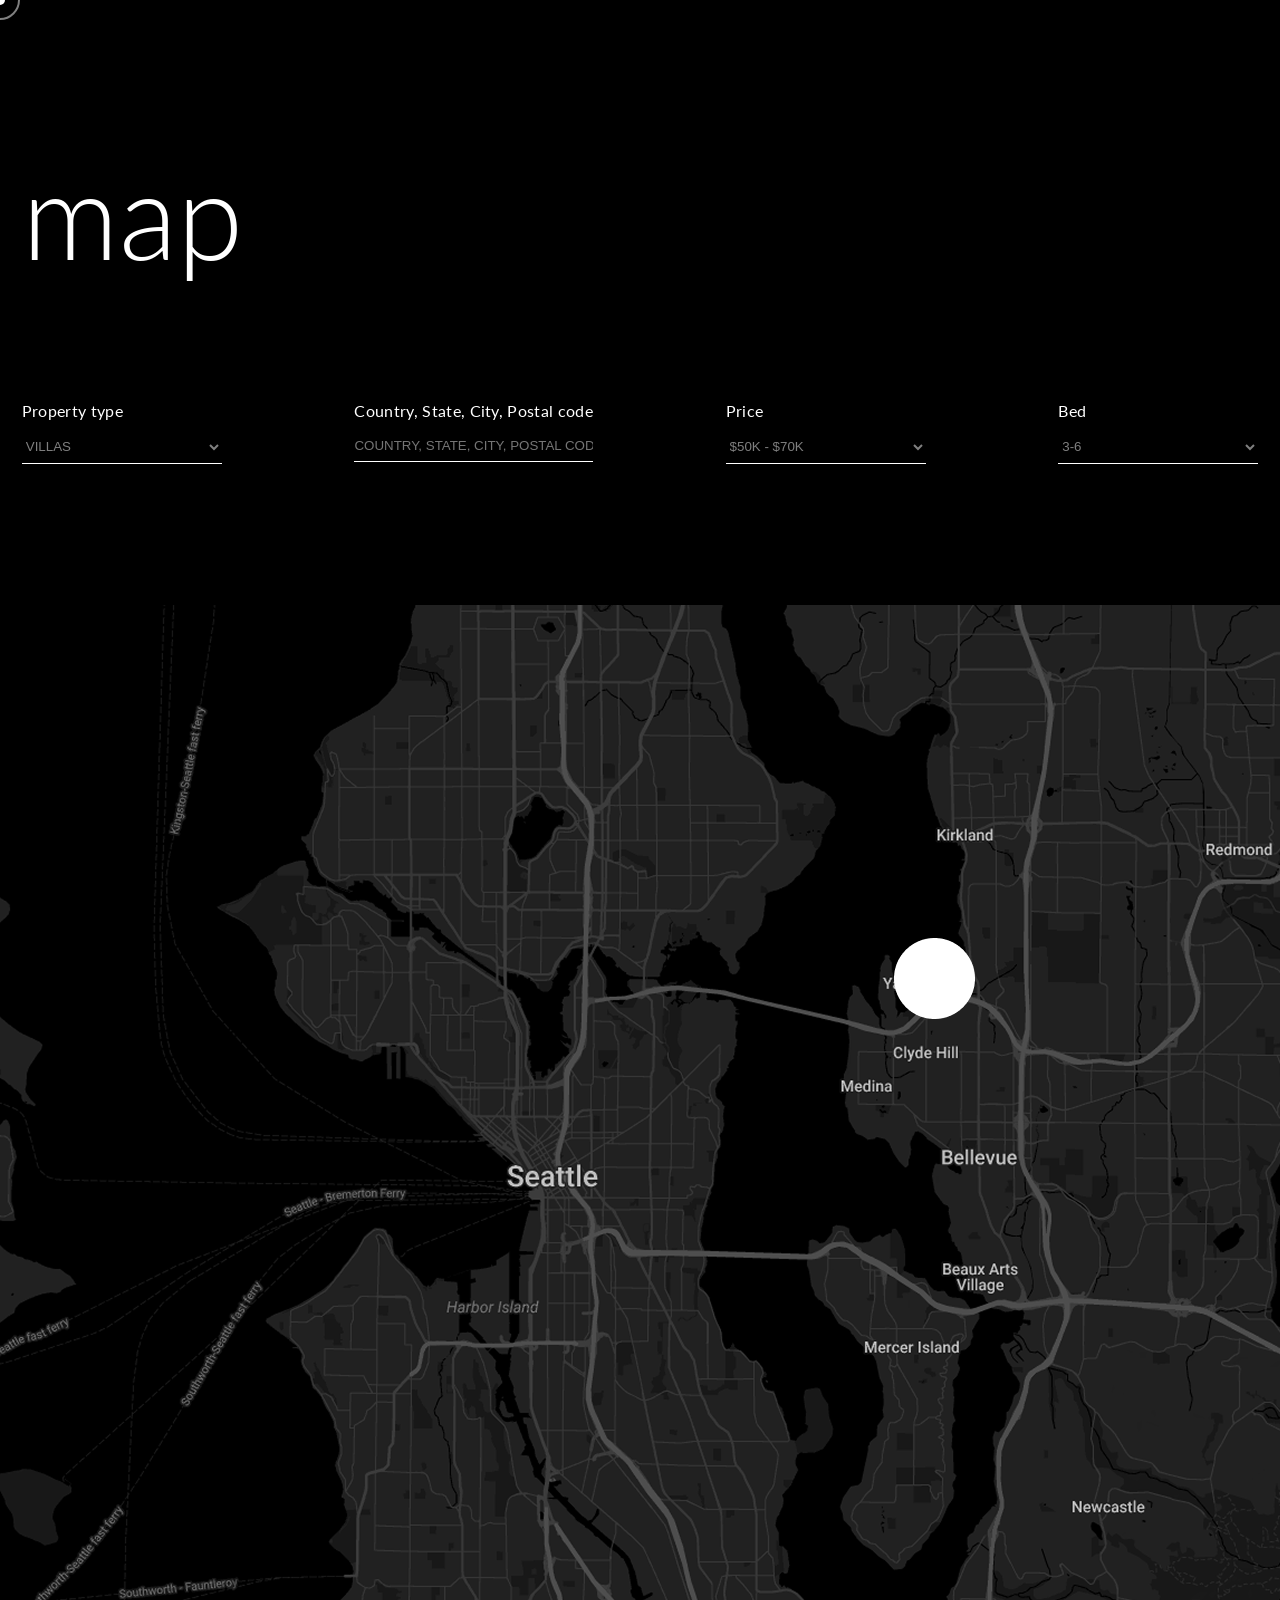
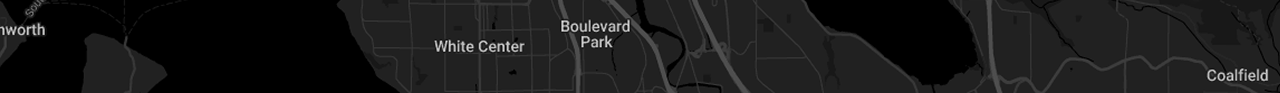
==== commit aac27081: "update" ====
--- a/map.html
+++ b/map.html
@@ -8,9 +8,12 @@
     <!-- font link -->
     <link rel="preconnect" href="https://fonts.googleapis.com">
     <link rel="preconnect" href="https://fonts.gstatic.com" crossorigin>
-    <link href="https://fonts.googleapis.com/css2?family=Lato:ital,wght@0,100;0,300;0,400;0,700;0,900;1,100;1,300;1,400;1,700;1,900&family=Exo+2:ital,wght@0,100..900;1,100..900&display=swap" rel="stylesheet">
+    <link
+        href="https://fonts.googleapis.com/css2?family=Lato:ital,wght@0,100;0,300;0,400;0,700;0,900;1,100;1,300;1,400;1,700;1,900&family=Exo+2:ital,wght@0,100..900;1,100..900&display=swap"
+        rel="stylesheet">
 
-    <link href="https://fonts.googleapis.com/css2?family=Exo+2:ital,wght@0,100..900;1,100..900&display=swap" rel="stylesheet">
+    <link href="https://fonts.googleapis.com/css2?family=Exo+2:ital,wght@0,100..900;1,100..900&display=swap"
+        rel="stylesheet">
 
     <!-- css link -->
     <link rel="stylesheet" href="css/reset.css">
@@ -46,7 +49,7 @@
                         </ul>
                     </nav>
                     <button class="burger" aria-label="Toggle menu" aria-expanded="false">
-                       
+
                         <span class="burger__line"></span>
                         <span class="burger__line"></span>
                     </button>
@@ -64,10 +67,10 @@
                 <div class="filter">
                     <label>Property type</label>
                     <select>
-            <option>VILLAS</option>
-            <option>APARTMENTS</option>
-            <option>HOUSES</option>
-        </select>
+                        <option>VILLAS</option>
+                        <option>APARTMENTS</option>
+                        <option>HOUSES</option>
+                    </select>
                 </div>
 
                 <div class="filter">
@@ -78,19 +81,19 @@
                 <div class="filter">
                     <label>Price</label>
                     <select>
-            <option>$50K - $70K</option>
-            <option>$70K - $100K</option>
-            <option>$100K - $300K</option>
-            <option>$300K+</option>
-        </select>
+                        <option>$50K - $70K</option>
+                        <option>$70K - $100K</option>
+                        <option>$100K - $300K</option>
+                        <option>$300K+</option>
+                    </select>
                 </div>
 
                 <div class="filter">
                     <label>Bed</label>
                     <select>
-            <option>3-6</option>
-         
-        </select>
+                        <option>3-6</option>
+
+                    </select>
                 </div>
             </div>
             <div class="map-btn-group">
@@ -132,14 +135,14 @@
                                     <br>
 
                                     <span class="card__location">
-                                    Noho, New York
-                                </span>
+                                        Noho, New York
+                                    </span>
                                 </p>
 
                                 <div class="card__price">
                                     <span class="card__price-opacity-80">
-                                    From:
-                                </span>
+                                        From:
+                                    </span>
 
                                     <span>$19.5M</span>
                                 </div>
--- a/css/style.css
+++ b/css/style.css
@@ -55,6 +55,12 @@
     overflow: hidden;
 }
 
+body:not(.ready) .header,
+body:not(.ready) .menu,
+body:not(.ready) .logo {
+    opacity: 0;
+}
+
 .container {
     width: 100%;
     max-width: 1756px;
@@ -110,7 +116,7 @@
 
 .menu__list {
     display: flex;
-    gap: clamp(28px, 4vw, 70px);
+    gap: clamp(28px, 3vw, 70px);
 }
 
 .menu__link {
@@ -155,9 +161,6 @@
     opacity: 1;
 }
 
-
-/* header title */
-
 .burger {
     display: none;
 }
@@ -479,11 +482,13 @@
 
 /* адаптация для тач устройств */
 
-@media (hover: none) and (pointer: coarse) {
-    .prop-preview {
-        left: 50%;
-        top: 50%;
-        transform: translate(-50%, -50%);
+@media (pointer: coarse) {
+    body {
+        cursor: auto;
+    }
+    .cursor,
+    .cursor-trail {
+        display: none !important;
     }
 }
 
@@ -1577,6 +1582,16 @@
 }
 
 
+/* для телефонов и планшетов */
+
+@media (pointer: coarse) {
+    .cursor,
+    .cursor-trail {
+        display: none !important;
+    }
+}
+
+
 /* стан над .story__video */
 
 .cursor,
--- a/css/adaptive.css
+++ b/css/adaptive.css
@@ -272,6 +272,9 @@
             z-index: 1000;
             transition: right 0.4s ease;
         }
+        .menu--white {
+            background: rgba(232, 232, 232, 0.92);
+        }
         .menu.is-open {
             right: 0;
         }
@@ -298,6 +301,9 @@
             background: #fff;
             transition: .3s ease;
         }
+        .burger__line--home {
+            background-color: black;
+        }
         .burger__line:nth-child(1) {
             top: 0;
         }
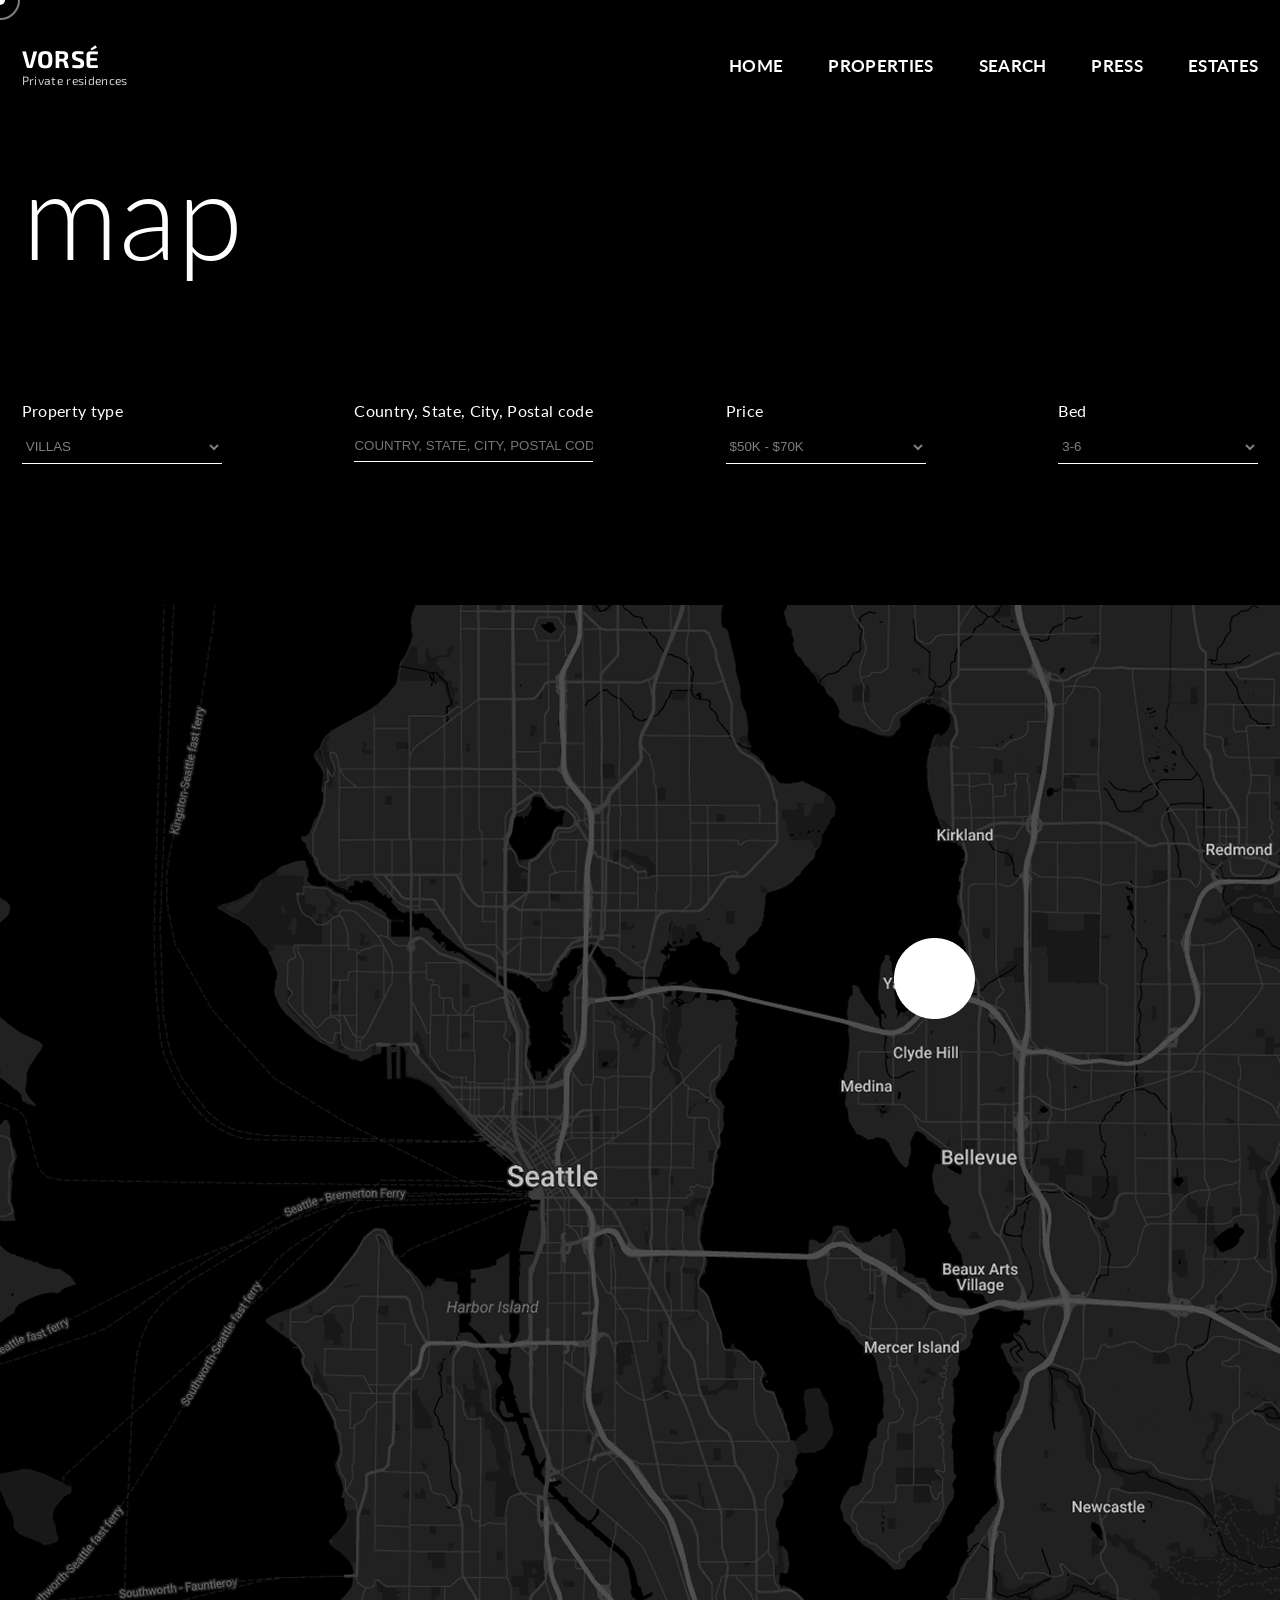
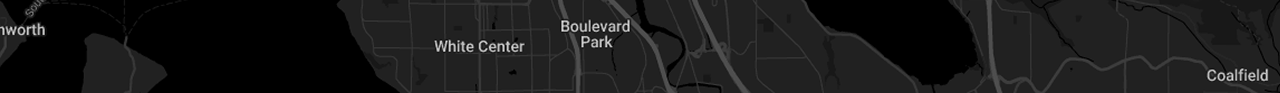
==== commit ce433ccc: "update" ====
--- a/map.html
+++ b/map.html
@@ -33,7 +33,7 @@
         <div class="container">
             <div class="header__content">
                 <div class="header__top">
-                    <a href="#" class="logo">
+                    <a href="search.html" class="logo">
                         <span class="logo__main">VORSÉ</span>
                         <span class="logo__sub">Private residences</span>
                     </a>
@@ -41,8 +41,9 @@
 
 
                         <ul class="menu__list">
-                            <li class="menu__item "><a href="/" class="menu__link link--color">Team</a></li>
-                            <li class="menu__item"><a href="#" class="menu__link link--color">detaliserties</a></li>
+                            <li class="menu__item "><a href="index.html" class="menu__link link--color">Home</a></li>
+                            <li class="menu__item"><a href="page-blackwood.html"
+                                    class="menu__link link--color">Properties</a></li>
                             <li class="menu__item"><a href="search.html" class="menu__link link--color">Search</a></li>
                             <li class="menu__item"><a href="#press" class="menu__link link--color">Press</a></li>
                             <li class="menu__item"><a href="#explore" class="menu__link link--color">estates</a></li>
--- a/css/style.css
+++ b/css/style.css
@@ -1,6 +1,12 @@
 html {
     box-sizing: border-box;
     /* scroll-behavior: smooth; */
+}
+
+@media (max-width: 600px) {
+    html {
+        scroll-behavior: smooth;
+    }
 }
 
 *,
@@ -55,10 +61,12 @@
     overflow: hidden;
 }
 
-body:not(.ready) .header,
-body:not(.ready) .menu,
-body:not(.ready) .logo {
+/* для главной (чтоб шапка не мигала перед интро) */
+body.page-home:not(.ready) .header,
+body.page-home:not(.ready) .menu,
+body.page-home:not(.ready) .logo {
     opacity: 0;
+    pointer-events: none;
 }
 
 .container {
@@ -69,7 +77,7 @@
 }
 
 .header {
-    background-image: url(../images/hero-bg.jpg);
+    background-image: url(../images/hero-bg.webp);
     /*заглушка в случаем если чей то браузер не поддерживает image-set */
     /* background-image: image-set( url('../images/hero-bg.avif') type('image/avif'), url('../images/hero-bg.webp') type('image/webp'), url('../images/header-bg.jpg') type('image/jpeg')); */
     background-size: cover;
@@ -116,7 +124,7 @@
 
 .menu__list {
     display: flex;
-    gap: clamp(28px, 3vw, 70px);
+    gap: clamp(28px, 3.5vw, 70px);
 }
 
 .menu__link {
@@ -169,6 +177,7 @@
 /* заголовок хиро */
 
 .header__title {
+    margin-top: 40px;
     font-size: clamp(104px, 19vw, 349px);
     font-weight: 400;
     line-height: 0.9;
@@ -181,7 +190,7 @@
 
 .header__title-2 {
     /* background: linear-gradient(#CACACA, #5B5B5B); */
-    background: linear-gradient( to top, rgba(202, 202, 202, 0.9), rgba(91, 91, 91, 0.4));
+    background: linear-gradient(to top, rgba(202, 202, 202, 0.9), rgba(91, 91, 91, 0.4));
     -webkit-background-clip: text;
     -webkit-text-fill-color: transparent;
     margin-left: clamp(10px, 20vw, 367px);
@@ -313,7 +322,7 @@
     display: flex;
     flex-direction: column;
     justify-content: flex-end;
-    background: linear-gradient( to top, rgba(0, 0, 0, 0.7), rgba(0, 0, 0, 0.1));
+    background: linear-gradient(to top, rgba(0, 0, 0, 0.7), rgba(0, 0, 0, 0.1));
 }
 
 
@@ -376,6 +385,7 @@
         transition: transform 0.6s ease;
         transform-origin: center center;
     }
+
     .card:hover img {
         transform: scale(2.05);
     }
@@ -482,15 +492,16 @@
 
 /* адаптация для тач устройств */
 
-@media (pointer: coarse) {
+/* @media (pointer: coarse) {
     body {
         cursor: auto;
     }
+
     .cursor,
     .cursor-trail {
         display: none !important;
     }
-}
+} */
 
 .prop-preview__inner {
     width: clamp(120px, 16vw, 288px);
@@ -596,6 +607,7 @@
     0% {
         transform: translateX(0);
     }
+
     100% {
         transform: translateX(-50%);
     }
@@ -1012,6 +1024,9 @@
     inset: 0;
     pointer-events: none;
     z-index: 999;
+    visibility: hidden;
+    overflow: hidden;
+    /* добавить */
 }
 
 .bottom-sheet__overlay {
@@ -1056,6 +1071,8 @@
 
 .bottom-sheet.open {
     pointer-events: auto;
+    visibility: visible;
+    /* добавить */
 }
 
 .bottom-sheet.open .bottom-sheet__overlay {
@@ -1079,10 +1096,12 @@
         pointer-events: none;
         transition: opacity 0.3s ease;
     }
+
     .prop-preview__inner {
         width: 260px;
         height: 420px;
     }
+
     .prop-list--hovered+.prop-preview {
         opacity: 1;
     }
@@ -1260,6 +1279,7 @@
     .card-search img {
         transition: transform 0.9s ease;
     }
+
     .card-search:hover img {
         transform: scale(1.05);
     }
@@ -1298,6 +1318,11 @@
     transform: translateY(100px);
 }
 
+/* карта для страницы search */
+.search__map {
+    margin-bottom: 100px;
+    display: none;
+}
 
 /* page map */
 
@@ -1585,6 +1610,7 @@
 /* для телефонов и планшетов */
 
 @media (pointer: coarse) {
+
     .cursor,
     .cursor-trail {
         display: none !important;
@@ -1732,6 +1758,7 @@
         height: 125px;
         opacity: 1;
     }
+
     100% {
         width: 280px;
         height: 280px;
--- a/css/adaptive.css
+++ b/css/adaptive.css
@@ -3,11 +3,12 @@
             transform: translateY(-100px);
         }
     }
-    
+
     @media (max-width: 1024px) {
         .header__content {
             padding-bottom: 224px;
         }
+
         /* residences (секция 1) */
         .residences__grid {
             display: flex;
@@ -21,10 +22,12 @@
             -ms-overflow-style: none;
             position: relative;
         }
+
         .residences__grid::-webkit-scrollbar {
             display: none;
             /* Chrome / Safari */
         }
+
         /* затемненые края скрол контейнера*/
         /* .residences__grid::after {
         content: "";
@@ -45,18 +48,22 @@
             height: 552px;
             scroll-snap-align: start;
         }
+
         .card__first {
             grid-row: unset;
             min-height: auto;
             margin-top: 0;
         }
+
         .residences__header {
             margin-bottom: 137px;
         }
+
         /* секцыя explore (2)*/
         .see-more {
             display: none;
         }
+
         /* секцыя press (горизонтальный скролл карточек)
      делаем его нативным на планшетах */
         .cards {
@@ -70,125 +77,156 @@
             -ms-overflow-style: none;
             /* IE/Edge старый */
         }
+
         .cards::-webkit-scrollbar {
             display: none;
             /* Chrome / Safari */
         }
+
         .cards__scroll {
             transform: none !important;
             display: flex;
         }
+
         .card__scroll {
             width: 100vw;
             scroll-snap-align: start;
         }
+
         .card__scroll:first-child {
             border-right: none;
         }
+
         /* секцыя contact (5) */
         .contact {
             /* padding: clamp(70px, 7vw, 73px) 0 clamp(120px, 13.7vw, 241px); */
         }
+
         .contact__socials {
             display: none;
         }
+
         .story__inner {
             /* justify-content: flex-end; */
         }
+
         .contact__inner {
             display: grid;
             grid-template-columns: 1fr;
             position: relative;
             gap: 0;
         }
+
         .contact__left {
             flex-direction: row;
             gap: 40px;
             margin-bottom: 70px;
         }
+
         .contact__info-block {
             /* flex: 1; */
             width: 100%;
         }
+
         .contact__info-block:nth-child(1) {
             order: 2;
             margin-right: 87px;
         }
+
         .contact__info-block:nth-child(2) {
             order: 1;
         }
+
         .contact::before,
         .contact::after {
             display: none;
         }
+
         .form-checkbox {
             margin-top: 12px;
         }
+
         .contact {
             padding: clamp(70px, 7vw, 73px) 0 clamp(120px, 13.7vw, 241px);
         }
+
         .contact__title {
             margin-bottom: 0;
         }
+
         .contact__form-wrap {
             padding-top: 0;
             width: 90%;
         }
+
         .contact__copy {
             position: absolute;
             right: 0;
             top: 0;
             /* font-size: 50px; */
         }
+
         /* page search */
         .filters {
             display: grid;
             grid-template-columns: 0.8fr 1.2fr;
             gap: 60px 38px;
         }
+
         .filters__search {
             margin-bottom: 0;
         }
+
         .filter:last-child {
             max-width: 367px;
         }
+
         .map-btn {
             display: block;
             margin-left: auto;
             font-size: 16px;
             margin-top: -18px;
         }
+
         .properties__inner {
             grid-template-columns: 0.8fr 1.2fr;
             gap: 40px;
             margin-top: 242px;
             margin-bottom: 350px;
         }
+
         .card-search--1 {
             transform: none;
         }
+
         .card-search--2 {
             transform: translateY(250px);
         }
+
         .properties__inner-two {
             grid-template-columns: 1.2fr 0.8fr;
             gap: 40px;
             margin-bottom: 350px;
         }
+
         .card-search--3 {
             transform: translateY(250px);
         }
+
         .properties__inner-three {
             gap: 40px;
             margin-bottom: 350px;
         }
+
         .card-search--6 {
             transform: translateY(250px);
         }
+
         /* page map */
         .filter-map {
             /* margin-bottom: 168px; */
         }
+
         /* page blackwood */
         /* .header__apartament {
             margin-bottom: 90px;
@@ -196,6 +234,7 @@
         .hero-desc p {
             transform: none;
         }
+
         .header__content-apartament {
             padding-left: 20px;
             margin-top: 200px;
@@ -205,52 +244,63 @@
             grid-template-areas: "price img" "title desc";
             gap: 50px 40px;
         }
+
         .photo-strip-inner {
             margin-top: auto;
             grid-area: img;
         }
+
         .hero-price {
             grid-area: price;
             text-align: left;
             align-self: center;
         }
+
         .hero-bottom {
             display: contents;
         }
+
         .hero-title {
             grid-area: title;
             align-self: center;
         }
+
         .hero-desc {
             grid-area: desc;
             align-self: center;
             justify-self: center;
             max-width: 188px;
         }
+
         .detalis-item {
             display: flex;
             flex-direction: column;
             align-items: start;
             gap: 35px;
         }
+
         .detalis__button {
             margin-left: auto;
             margin-top: 30px;
             font-size: 16px;
         }
+
         .map__blackwood__section__header {
             display: none;
         }
+
         .blackwood__map {
             display: none;
         }
+
         .contact__number::after {
             content: "02";
             display: none;
         }
     }
-    
+
     @media (max-width: 962px) {
+
         /* бургер-меню */
         .burger {
             display: flex;
@@ -259,6 +309,7 @@
             cursor: pointer;
             z-index: 1001;
         }
+
         .menu {
             position: fixed;
             top: 0;
@@ -272,20 +323,25 @@
             z-index: 1000;
             transition: right 0.4s ease;
         }
+
         .menu--white {
             background: rgba(232, 232, 232, 0.92);
         }
+
         .menu.is-open {
             right: 0;
         }
+
         .menu__list {
             flex-direction: column;
             gap: 40px;
             text-align: center;
         }
+
         .menu__link {
             font-size: 24px;
         }
+
         /* бургер */
         .burger {
             display: block;
@@ -293,6 +349,7 @@
             width: 42px;
             height: 12px;
         }
+
         .burger__line {
             position: absolute;
             left: 0;
@@ -301,59 +358,70 @@
             background: #fff;
             transition: .3s ease;
         }
+
         .burger__line--home {
             background-color: black;
         }
+
         .burger__line:nth-child(1) {
             top: 0;
         }
+
         .burger__line:nth-child(2) {
             bottom: 0;
         }
+
         .burger.is-active .burger__line:nth-child(1) {
             top: 50%;
             transform: translateY(-50%) rotate(45deg);
         }
+
         .burger.is-active .burger__line:nth-child(2) {
             top: 50%;
             transform: translateY(-50%) rotate(-45deg);
         }
     }
-    
+
     @media (max-width: 856px) {
         .map-btn {
             margin-top: 20px;
             margin-left: 0;
         }
+
         .filter:last-child {
             max-width: none;
         }
+
         .filters {
             margin-bottom: 0;
         }
     }
-    
+
     @media (max-width: 724px) {
         .header__content-apartament {
             display: flex;
             flex-direction: column;
             gap: 20px;
         }
+
         .hero-price {
             grid-area: none;
             order: 1;
             align-self: flex-start;
         }
+
         .hero-title {
             grid-area: none;
             order: 2;
             align-self: flex-start;
         }
+
         .hero-desc {
             grid-area: none;
             order: 4;
             align-self: flex-start;
         }
+
         .photo-strip-inner {
             grid-area: none;
             order: 3;
@@ -361,143 +429,180 @@
             gap: 33px;
         }
     }
-    
+
     @media (max-width: 768px) {
         .contact__copy {
             display: none;
         }
+
         .contact__form-wrap {
             width: 100%;
         }
+
         /* page search */
         .card {
             height: auto;
         }
+
         .filters {
             grid-template-columns: 1fr;
         }
+
         .properties__inner {
             grid-template-columns: 1fr 1fr;
             grid-template-rows: 200px 200px;
             gap: 40px;
             margin-bottom: 100px;
         }
+
         .card__price-search {
             top: clamp(18px, 2.5vw, 44px);
         }
+
         .card-search__price {
             top: 12px;
         }
+
         .card-search--1 {
             grid-row: 1/3;
         }
+
         .card-search--2 {
             transform: none;
         }
+
         .card-search--2 {
             grid-row: 2/3;
         }
+
         .properties__inner-two {
             grid-template-columns: 1fr 1fr;
             grid-template-rows: 200px 200px;
             gap: 40px;
             margin-bottom: 100px;
         }
+
         .card-search--3 {
             transform: none;
             grid-row: 1/2;
         }
+
         .card-search--4 {
             transform: none;
             grid-row: 1/3;
         }
+
         .properties__inner-three {
             display: none;
         }
+
         /* page map */
         .map-section__content {
             display: none;
         }
+
         .map-section__bg {
             background-position: 99%;
         }
+
         .hero-desc {
             max-width: 200px;
         }
     }
-    
+
     @media (max-width: 584px) {
         .page__title {
             font-size: 90px;
         }
+
         .header {
             min-height: 100svh;
             margin-bottom: 100px;
         }
+
         .residences__header {
             margin-bottom: 85px;
         }
+
         .section__box {
             margin-bottom: 100px;
         }
+
         .residences__grid {
             gap: 23px;
         }
+
         .header__content {
             padding-bottom: 228px;
         }
+
         .header__title {
             margin-top: 104px;
             font-size: clamp(40px, 18vw, 110px);
         }
+
         .header__title-2 {
             margin-left: 0;
         }
+
         .header__desc {
             margin-left: 0;
         }
+
         .story__desc {
             margin-left: 0;
             width: 100%;
         }
+
         .contact__form-wrap {
             width: 100%;
         }
+
         .contact__left {
             flex-direction: column;
             gap: 54px;
         }
+
         .form-row {
             display: flex;
             flex-direction: column;
             gap: 40px;
         }
+
         /* page map */
         .filter-map {
             margin-bottom: 100px;
         }
+
         .filters--map {
             display: none;
         }
+
         .header__map {
             height: 100px;
         }
+
         .header__search {
             height: 100px;
         }
+
         .properties__inner {
             margin-top: 72px;
         }
+
         .map-btn {
             order: 2;
             /* margin-top: 29px; */
         }
+
         .title__map {
             margin-bottom: 20px;
         }
+
         .hide-filters-btn {
             display: block;
         }
+
         .filters {
             display: grid;
             grid-template-columns: 1fr;
@@ -506,8 +611,22 @@
             overflow: hidden;
             transition: max-height 0.3s ease;
         }
+
         .filters.active {
             max-height: 900px;
         }
+
+        /* карта на странице search */
+        .search__map {
+            display: block;
+            max-height: 0;
+        }
+
+        .search__map.active {
+
+            max-height: 600px;
+        }
+
+
         /* page blackwood */
     }
